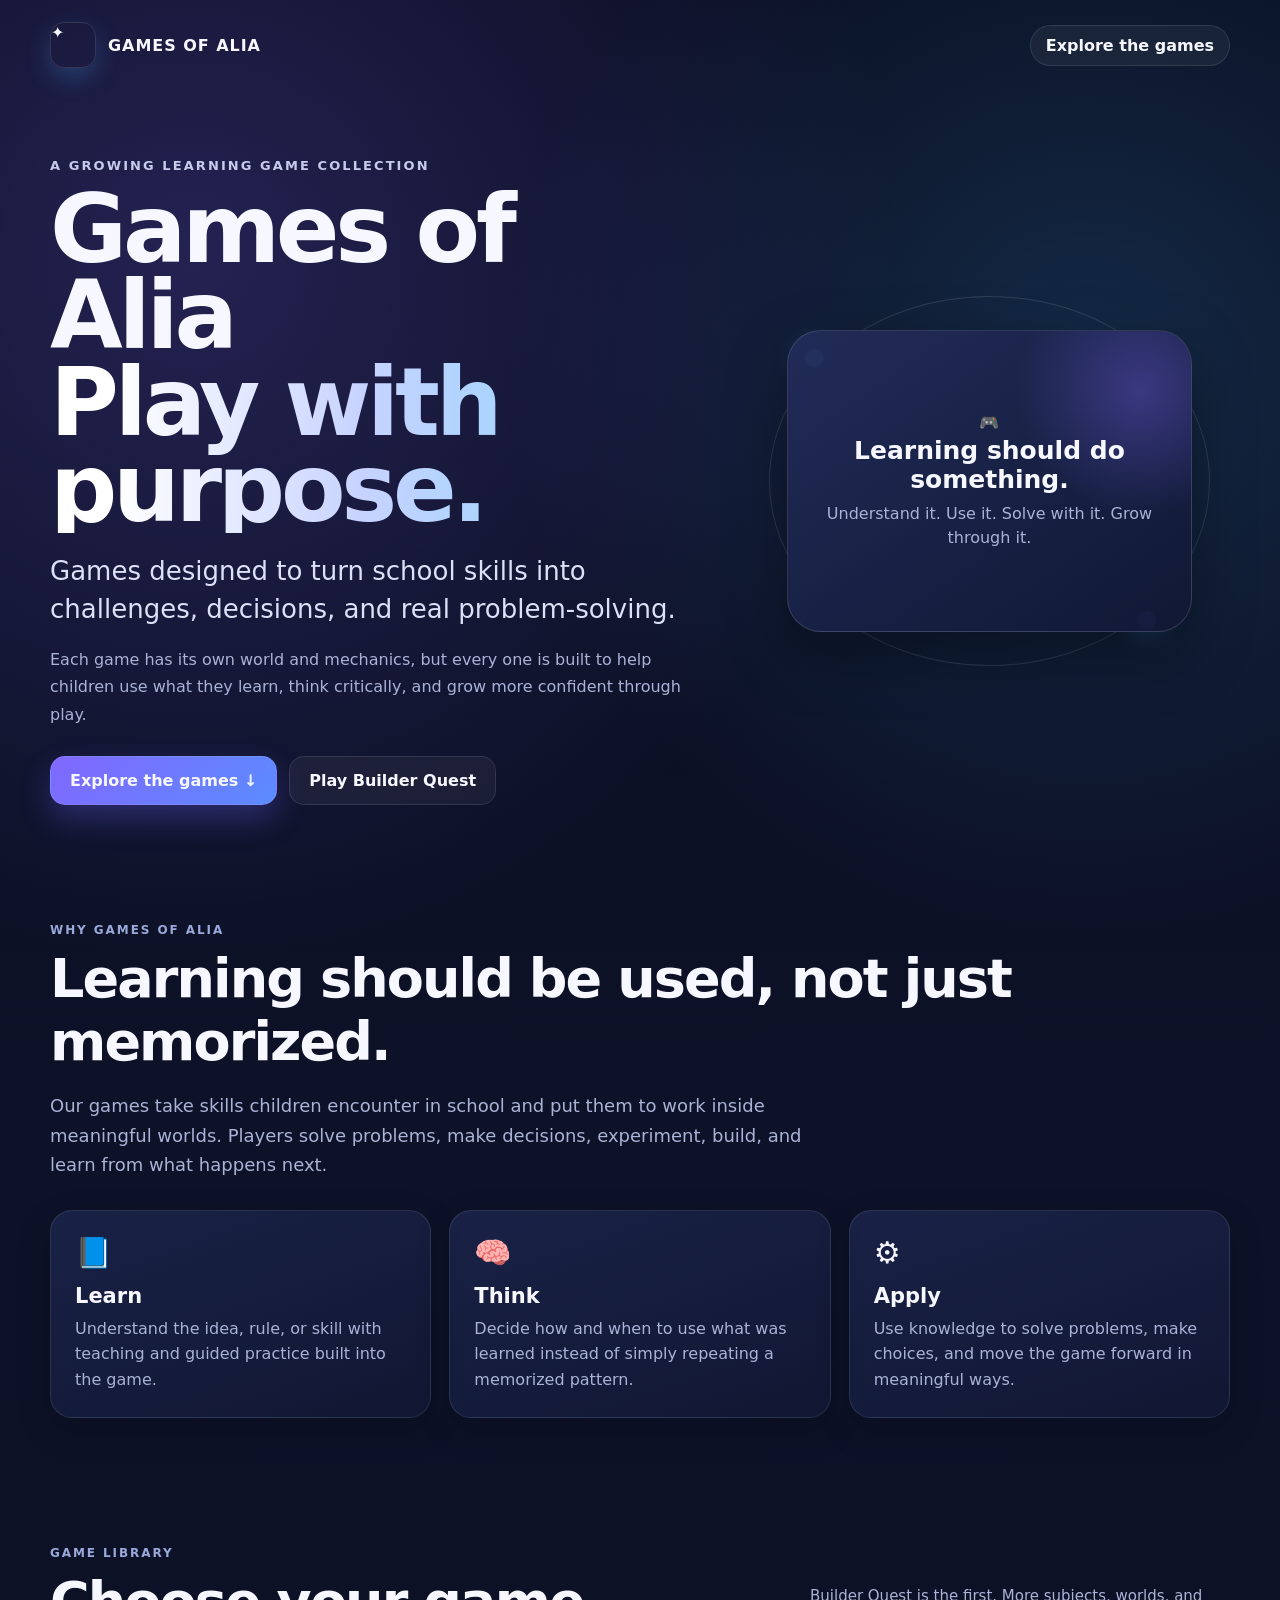
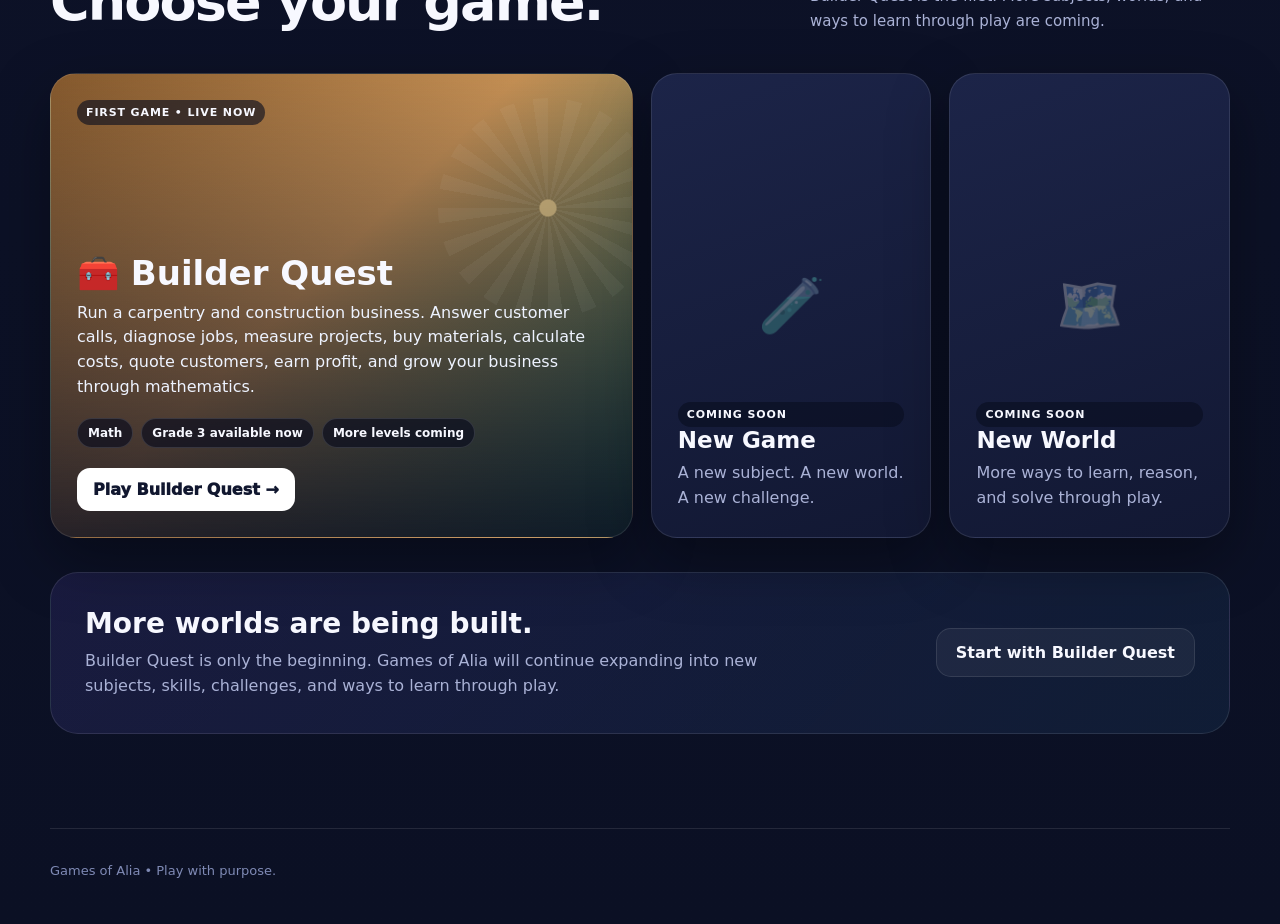
==== index.html @ 9cf33766 "Restore iOS Home Screen install baseline" ====
<!doctype html>
<html lang="en">
<head>
<meta charset="utf-8">
<meta name="viewport" content="width=device-width,initial-scale=1">
<meta name="description" content="Games of Alia is a growing collection of games designed to turn learning into challenges, decisions, and meaningful play.">
<meta name="theme-color" content="#090d1f">
<title>Games of Alia — Play with purpose</title>
<link rel="stylesheet" href="home.css">
</head>
<body>
<header class="shell nav">
  <a class="brand" href="./" aria-label="Games of Alia home"><span class="brand-mark">✦</span><span>Games of Alia</span></a>
  <a class="cta" href="#games">Explore the games</a>
</header>

<main>
  <section class="shell hero">
    <div>
      <div class="eyebrow">A growing learning game collection</div>
      <h1>Games of Alia <span>Play with purpose.</span></h1>
      <p class="lead">Games designed to turn school skills into challenges, decisions, and real problem-solving.</p>
      <p class="sublead">Each game has its own world and mechanics, but every one is built to help children use what they learn, think critically, and grow more confident through play.</p>
      <div class="actions">
        <a class="btn primary" href="#games">Explore the games ↓</a>
        <a class="btn secondary" href="builder-quest/">Play Builder Quest</a>
      </div>
    </div>
    <div class="hero-art" aria-hidden="true">
      <div class="orbit"></div>
      <div class="logo-card">
        <div>
          <div class="big">🎮</div>
          <strong>Learning should do something.</strong>
          <p>Understand it. Use it. Solve with it. Grow through it.</p>
        </div>
      </div>
    </div>
  </section>

  <section class="shell section">
    <div class="section-label">Why Games of Alia</div>
    <h2>Learning should be used, not just memorized.</h2>
    <p class="section-copy">Our games take skills children encounter in school and put them to work inside meaningful worlds. Players solve problems, make decisions, experiment, build, and learn from what happens next.</p>
    <div class="pillars">
      <article class="pillar"><div class="icon">📘</div><h3>Learn</h3><p>Understand the idea, rule, or skill with teaching and guided practice built into the game.</p></article>
      <article class="pillar"><div class="icon">🧠</div><h3>Think</h3><p>Decide how and when to use what was learned instead of simply repeating a memorized pattern.</p></article>
      <article class="pillar"><div class="icon">⚙️</div><h3>Apply</h3><p>Use knowledge to solve problems, make choices, and move the game forward in meaningful ways.</p></article>
    </div>
  </section>

  <section class="shell section" id="games">
    <div class="library-head">
      <div>
        <div class="section-label">Game library</div>
        <h2>Choose your game.</h2>
      </div>
      <p class="section-copy" style="font-size:15px;max-width:420px">Builder Quest is the first. More subjects, worlds, and ways to learn through play are coming.</p>
    </div>

    <div class="game-grid">
      <article class="game-card builder">
        <span class="tag">First game • Live now</span>
        <h3>🧰 Builder Quest</h3>
        <p>Run a carpentry and construction business. Answer customer calls, diagnose jobs, measure projects, buy materials, calculate costs, quote customers, earn profit, and grow your business through mathematics.</p>
        <div class="game-meta"><span class="chip">Math</span><span class="chip">Grade 3 available now</span><span class="chip">More levels coming</span></div>
        <a class="play" href="builder-quest/">Play Builder Quest →</a>
      </article>

      <article class="game-card coming">
        <span class="tag">Coming soon</span><div class="ghost">🧪</div><h3>New Game</h3><p>A new subject. A new world. A new challenge.</p>
      </article>
      <article class="game-card coming">
        <span class="tag">Coming soon</span><div class="ghost">🗺️</div><h3>New World</h3><p>More ways to learn, reason, and solve through play.</p>
      </article>
    </div>

    <div class="more">
      <div><strong>More worlds are being built.</strong><p>Builder Quest is only the beginning. Games of Alia will continue expanding into new subjects, skills, challenges, and ways to learn through play.</p></div>
      <a class="btn secondary" href="builder-quest/">Start with Builder Quest</a>
    </div>
  </section>
</main>

<footer class="shell footer">Games of Alia • Play with purpose.</footer>
</body>
</html>
---- home.css ----
:root{
  --bg:#090d1f;
  --bg2:#11172f;
  --panel:#151c3a;
  --panel2:#1c2448;
  --ink:#f7f8ff;
  --muted:#aab2d6;
  --violet:#8167ff;
  --blue:#46b6ff;
  --gold:#f5c657;
  --green:#4bd3a7;
  --line:rgba(255,255,255,.10);
  --shadow:0 22px 60px rgba(0,0,0,.34);
}
*{box-sizing:border-box}
html{scroll-behavior:smooth}
body{margin:0;font-family:Inter,system-ui,-apple-system,Segoe UI,Roboto,Arial,sans-serif;background:
radial-gradient(circle at 15% 10%,rgba(129,103,255,.22),transparent 28%),
radial-gradient(circle at 85% 14%,rgba(70,182,255,.16),transparent 24%),
linear-gradient(180deg,var(--bg) 0%,#0d1228 45%,#0b1024 100%);color:var(--ink);min-height:100vh}
a{color:inherit;text-decoration:none}
.shell{width:min(1180px,calc(100% - 36px));margin:auto}
.nav{display:flex;align-items:center;justify-content:space-between;padding:22px 0}
.brand{display:flex;align-items:center;gap:12px;font-weight:900;letter-spacing:.06em;text-transform:uppercase}
.brand-mark{width:46px;height:46px;border-radius:14px;display:block;object-fit:cover;box-shadow:0 10px 25px rgba(70,182,255,.22);border:1px solid rgba(255,255,255,.12)}
.nav a.cta{padding:10px 15px;border:1px solid var(--line);border-radius:999px;background:rgba(255,255,255,.05);font-weight:800}
.hero{padding:68px 0 54px;display:grid;grid-template-columns:1.15fr .85fr;gap:48px;align-items:center}
.eyebrow{font-size:13px;letter-spacing:.16em;text-transform:uppercase;color:#c6cbeb;font-weight:900}
h1{font-size:clamp(54px,8vw,94px);line-height:.92;margin:14px 0 20px;letter-spacing:-.045em}
.hero h1 span{display:block;background:linear-gradient(90deg,#fff 10%,#c7d3ff 48%,#7ed6ff 100%);-webkit-background-clip:text;background-clip:text;color:transparent}
.lead{font-size:clamp(19px,2.4vw,26px);line-height:1.45;color:#dce1f7;max-width:730px;margin:0}
.sublead{font-size:16px;line-height:1.7;color:var(--muted);max-width:700px;margin:18px 0 0}
.actions{display:flex;gap:12px;flex-wrap:wrap;margin-top:28px}
.btn{display:inline-flex;align-items:center;justify-content:center;gap:8px;padding:14px 19px;border-radius:15px;font-weight:900;border:1px solid var(--line)}
.btn.primary{background:linear-gradient(135deg,var(--violet),#5b8cff);box-shadow:0 14px 30px rgba(105,102,255,.28)}
.btn.secondary{background:rgba(255,255,255,.05)}
.hero-art{position:relative;min-height:410px}
.orbit{position:absolute;inset:20px;border-radius:50%;border:1px solid rgba(255,255,255,.12);animation:spin 18s linear infinite}
.orbit:before,.orbit:after{content:"";position:absolute;width:18px;height:18px;border-radius:50%;background:var(--blue);box-shadow:0 0 30px rgba(70,182,255,.8)}
.orbit:before{top:14%;left:8%}.orbit:after{bottom:10%;right:12%;background:var(--violet)}
.logo-card{position:absolute;inset:54px 38px;background:linear-gradient(145deg,rgba(34,44,89,.96),rgba(17,24,52,.96));border:1px solid rgba(255,255,255,.13);border-radius:34px;box-shadow:var(--shadow);display:grid;place-items:center;text-align:center;padding:24px;overflow:hidden}
.logo-card:after{content:"";position:absolute;width:260px;height:260px;border-radius:50%;background:radial-gradient(circle,rgba(129,103,255,.32),transparent 68%);right:-80px;top:-70px}
.logo-card>div{position:relative;z-index:1}
.hero-brand-icon{width:min(180px,48vw);aspect-ratio:1;border-radius:28px;display:block;margin:0 auto 14px;object-fit:cover;border:1px solid rgba(255,255,255,.14);box-shadow:0 20px 44px rgba(0,0,0,.34),0 0 36px rgba(129,103,255,.18)}
.logo-card strong{font-size:25px;display:block;margin-top:4px}
.logo-card p{color:var(--muted);margin:8px 0 0;line-height:1.5}
@keyframes spin{to{transform:rotate(360deg)}}
.section{padding:64px 0}
.section-label{font-size:12px;text-transform:uppercase;letter-spacing:.16em;color:#9aa8da;font-weight:900;margin-bottom:10px}
h2{font-size:clamp(34px,5vw,54px);letter-spacing:-.035em;margin:0 0 16px}
.section-copy{color:var(--muted);font-size:18px;line-height:1.65;max-width:760px}
.pillars{display:grid;grid-template-columns:repeat(3,1fr);gap:18px;margin-top:30px}
.pillar{background:linear-gradient(160deg,rgba(26,35,73,.92),rgba(18,24,51,.92));border:1px solid var(--line);border-radius:22px;padding:24px;box-shadow:0 12px 34px rgba(0,0,0,.18)}
.pillar .icon{font-size:30px}.pillar h3{font-size:21px;margin:14px 0 8px}.pillar p{color:var(--muted);line-height:1.6;margin:0}
.library-head{display:flex;align-items:end;justify-content:space-between;gap:20px;margin-bottom:24px}
.game-grid{display:grid;grid-template-columns:1.35fr .65fr .65fr;gap:18px}
.game-card{position:relative;min-height:330px;border:1px solid var(--line);border-radius:26px;overflow:hidden;padding:26px;background:var(--panel);box-shadow:var(--shadow)}
.game-card.builder{background:
linear-gradient(180deg,rgba(9,13,31,.08),rgba(9,13,31,.86)),
linear-gradient(135deg,#8f5f2e,#d49a58 45%,#2f755f 100%)}
.game-card.builder:before{content:"";position:absolute;right:-26px;top:24px;width:220px;height:220px;border-radius:50%;background:radial-gradient(circle,#f6d89b 0 5%,transparent 6%),repeating-conic-gradient(from 10deg,rgba(255,255,255,.10) 0 8deg,transparent 8deg 18deg);opacity:.46}
.game-card .tag{display:inline-flex;padding:6px 9px;border-radius:999px;background:rgba(9,13,31,.62);font-size:11px;letter-spacing:.08em;font-weight:900;text-transform:uppercase;position:relative;z-index:1}
.game-card h3{font-size:34px;margin:128px 0 8px;position:relative;z-index:1}
.game-card p{color:#eef3ff;line-height:1.55;margin:0 0 18px;position:relative;z-index:1;max-width:580px}
.game-meta{display:flex;gap:8px;flex-wrap:wrap;margin-bottom:20px;position:relative;z-index:1}.chip{background:rgba(8,12,29,.66);border:1px solid rgba(255,255,255,.13);border-radius:999px;padding:7px 10px;font-size:12px;font-weight:800}
.play{display:inline-flex;padding:12px 16px;border-radius:13px;background:#fff;color:#11172f;font-weight:950;position:relative;z-index:1}
.coming{background:linear-gradient(160deg,var(--panel2),#121833);display:flex;flex-direction:column;justify-content:flex-end}
.coming .ghost{position:absolute;inset:24px;display:grid;place-items:center;font-size:54px;opacity:.36;filter:grayscale(.5)}
.coming h3{margin:0 0 8px;font-size:23px}.coming p{color:var(--muted);margin:0}
.more{margin-top:34px;padding:34px;border:1px solid var(--line);border-radius:28px;background:linear-gradient(135deg,rgba(129,103,255,.12),rgba(70,182,255,.08));display:flex;justify-content:space-between;gap:28px;align-items:center}.more p{color:var(--muted);line-height:1.6;max-width:720px;margin:0}.more strong{font-size:28px;display:block;margin-bottom:8px}
.footer{padding:34px 0 46px;color:#7f8ab5;font-size:13px;border-top:1px solid var(--line);margin-top:30px}
@media(max-width:920px){.hero{grid-template-columns:1fr}.hero-art{min-height:360px}.game-grid{grid-template-columns:1fr 1fr}.game-card.builder{grid-column:1/-1}.pillars{grid-template-columns:1fr}.more{align-items:flex-start;flex-direction:column}}
@media(max-width:620px){.shell{width:min(100% - 24px,1180px)}.nav .cta{display:none}.brand{font-size:13px}.brand-mark{width:42px;height:42px}.hero{padding-top:40px}.hero-art{min-height:330px}.logo-card{inset:42px 14px}.hero-brand-icon{width:160px}.game-grid{grid-template-columns:1fr}.game-card.builder{grid-column:auto}.game-card{min-height:300px}.library-head{align-items:flex-start;flex-direction:column}}
@media(prefers-reduced-motion:reduce){html{scroll-behavior:auto}.orbit{animation:none}}
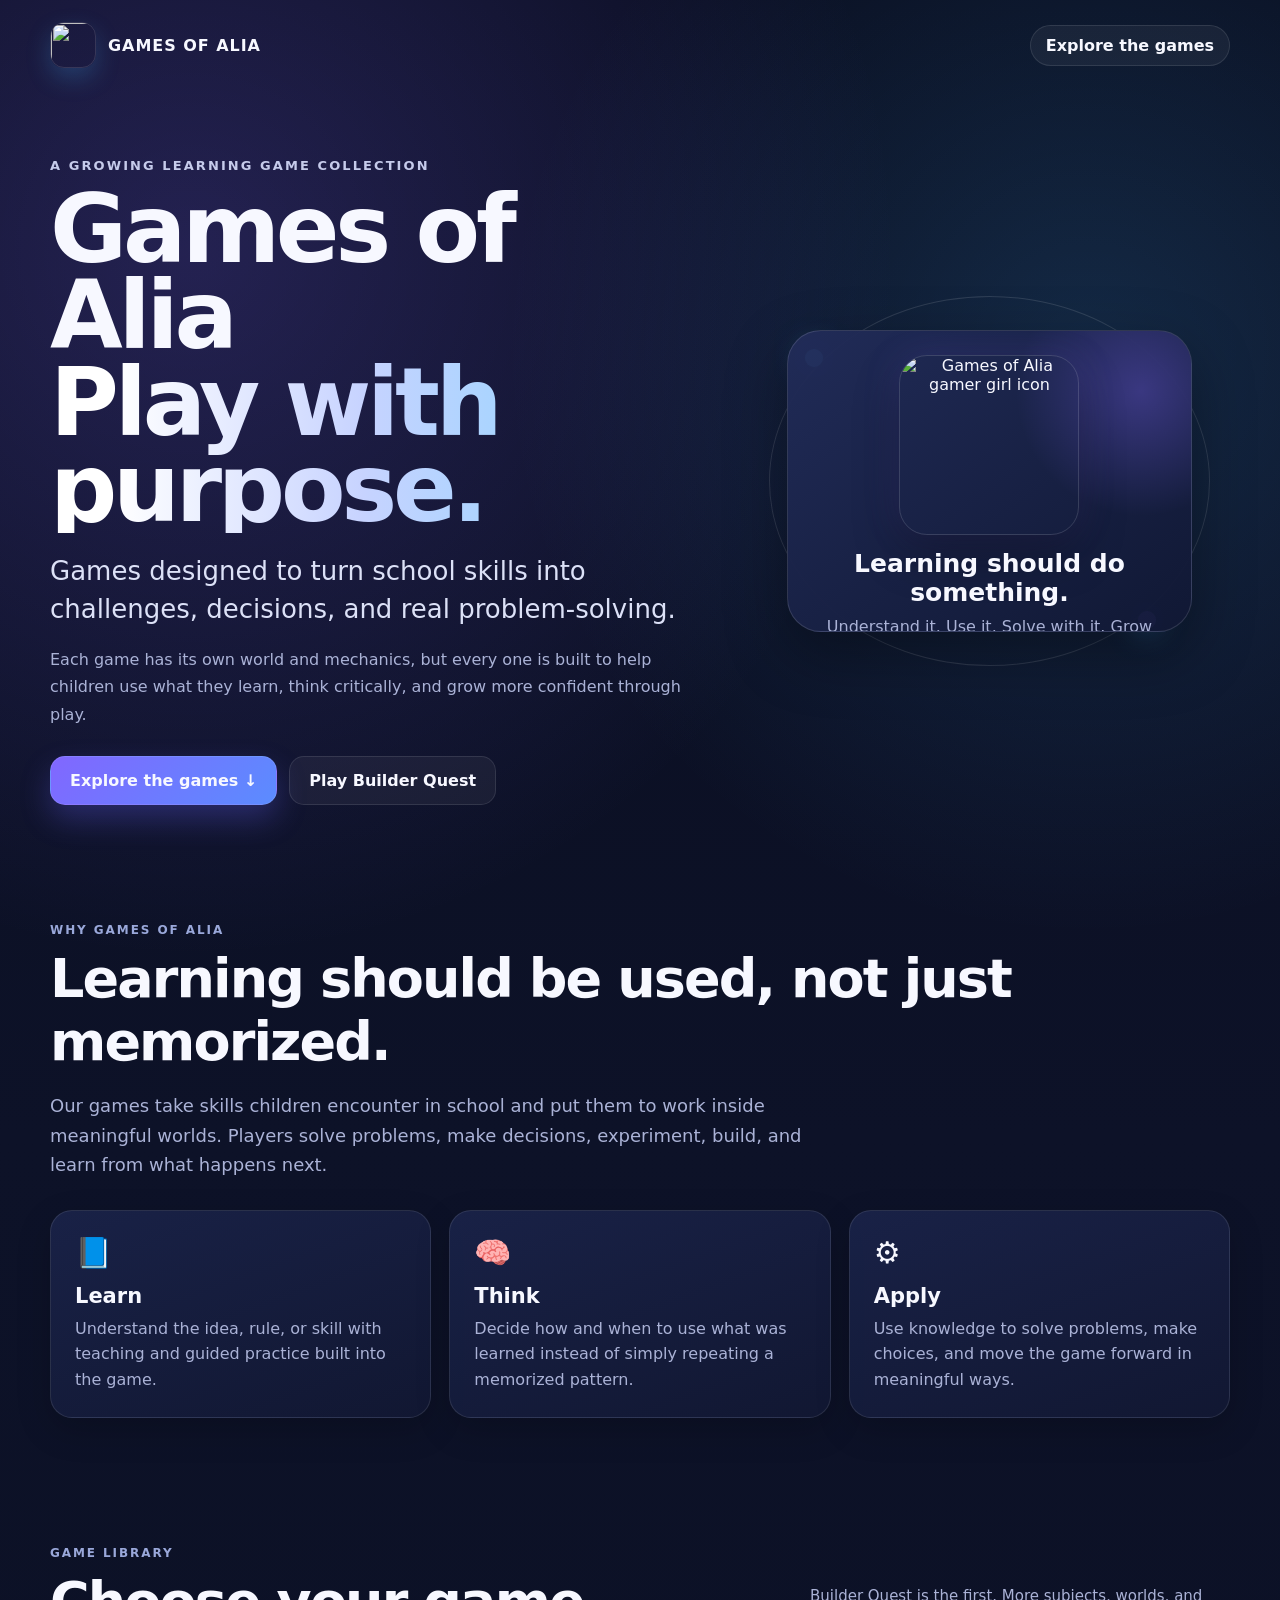
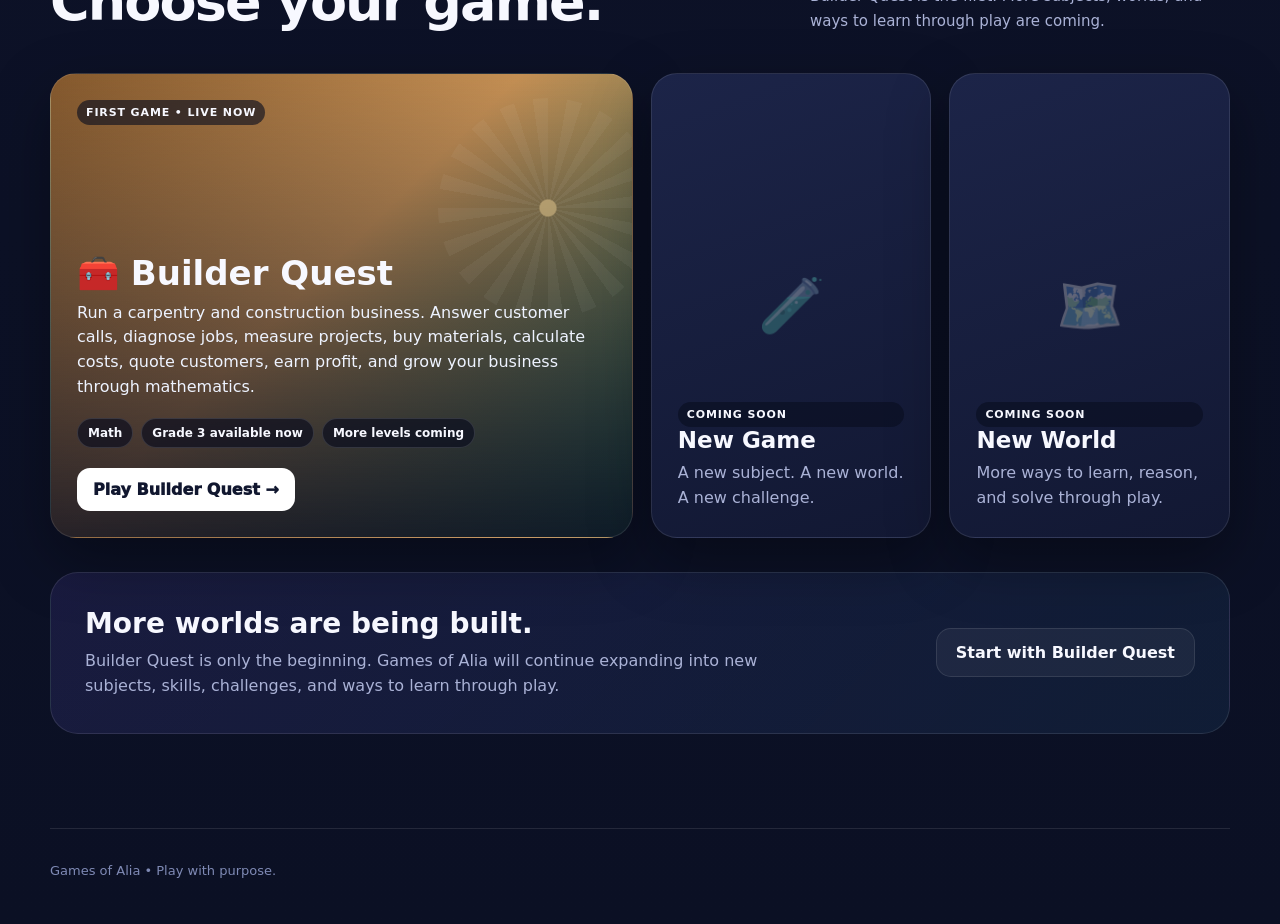
==== commit 6028093d: "Enable cross-platform install metadata" ====
--- a/index.html
+++ b/index.html
@@ -5,12 +5,18 @@
 <meta name="viewport" content="width=device-width,initial-scale=1">
 <meta name="description" content="Games of Alia is a growing collection of games designed to turn learning into challenges, decisions, and meaningful play.">
 <meta name="theme-color" content="#090d1f">
+<meta name="apple-mobile-web-app-capable" content="yes">
+<meta name="apple-mobile-web-app-status-bar-style" content="black-translucent">
+<meta name="apple-mobile-web-app-title" content="Games of Alia">
 <title>Games of Alia — Play with purpose</title>
+<link rel="icon" type="image/png" href="/games_of_Alia/icons/games-of-alia-180.png">
+<link rel="apple-touch-icon" sizes="180x180" href="/games_of_Alia/icons/games-of-alia-180.png">
+<link rel="manifest" href="/games_of_Alia/site.webmanifest">
 <link rel="stylesheet" href="home.css">
 </head>
 <body>
 <header class="shell nav">
-  <a class="brand" href="./" aria-label="Games of Alia home"><span class="brand-mark">✦</span><span>Games of Alia</span></a>
+  <a class="brand" href="./" aria-label="Games of Alia home"><img class="brand-mark" src="/games_of_Alia/icons/games-of-alia-180.png" alt=""><span>Games of Alia</span></a>
   <a class="cta" href="#games">Explore the games</a>
 </header>
 
@@ -26,11 +32,11 @@
         <a class="btn secondary" href="builder-quest/">Play Builder Quest</a>
       </div>
     </div>
-    <div class="hero-art" aria-hidden="true">
-      <div class="orbit"></div>
+    <div class="hero-art">
+      <div class="orbit" aria-hidden="true"></div>
       <div class="logo-card">
         <div>
-          <div class="big">🎮</div>
+          <img class="hero-brand-icon" src="/games_of_Alia/icons/games-of-alia-180.png" alt="Games of Alia gamer girl icon">
           <strong>Learning should do something.</strong>
           <p>Understand it. Use it. Solve with it. Grow through it.</p>
         </div>
@@ -83,5 +89,10 @@
 </main>
 
 <footer class="shell footer">Games of Alia • Play with purpose.</footer>
+<script>
+if ('serviceWorker' in navigator) {
+  window.addEventListener('load', () => navigator.serviceWorker.register('/games_of_Alia/service-worker.js', {scope:'/games_of_Alia/'}));
+}
+</script>
 </body>
 </html>
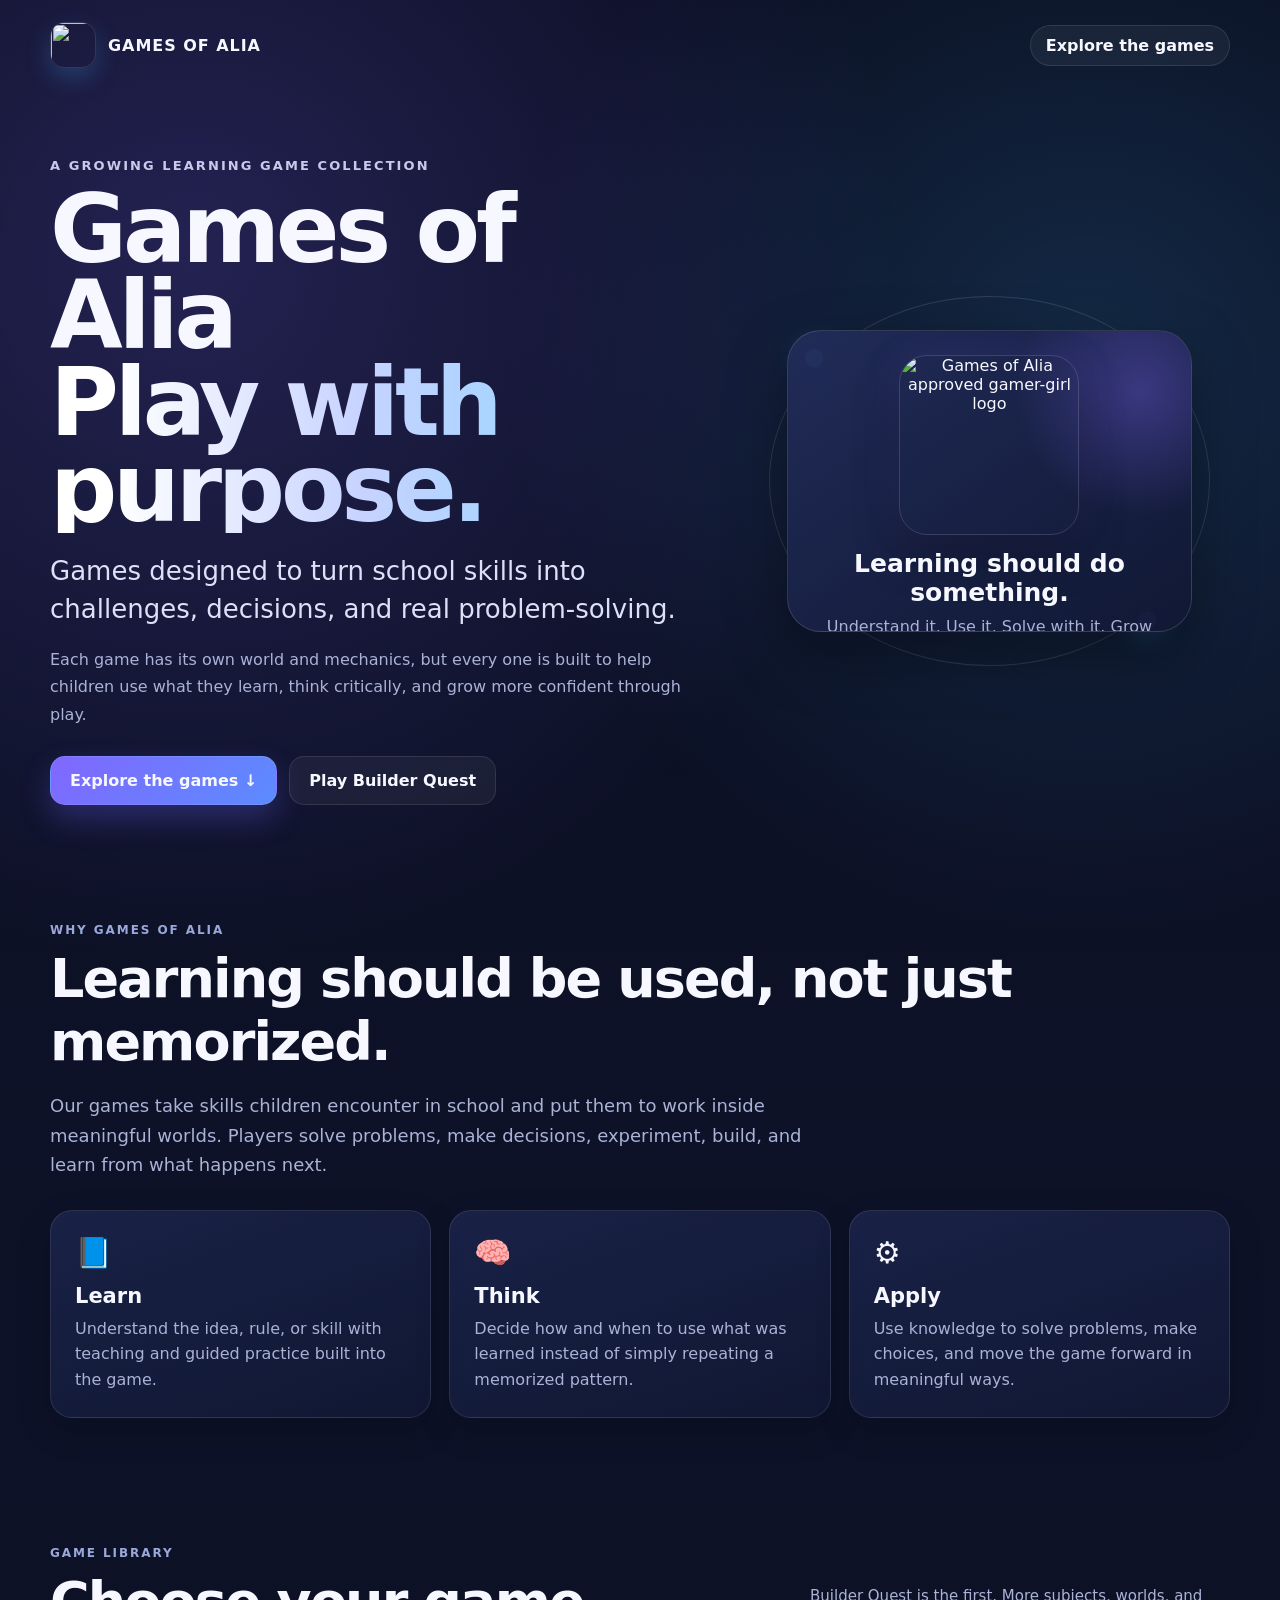
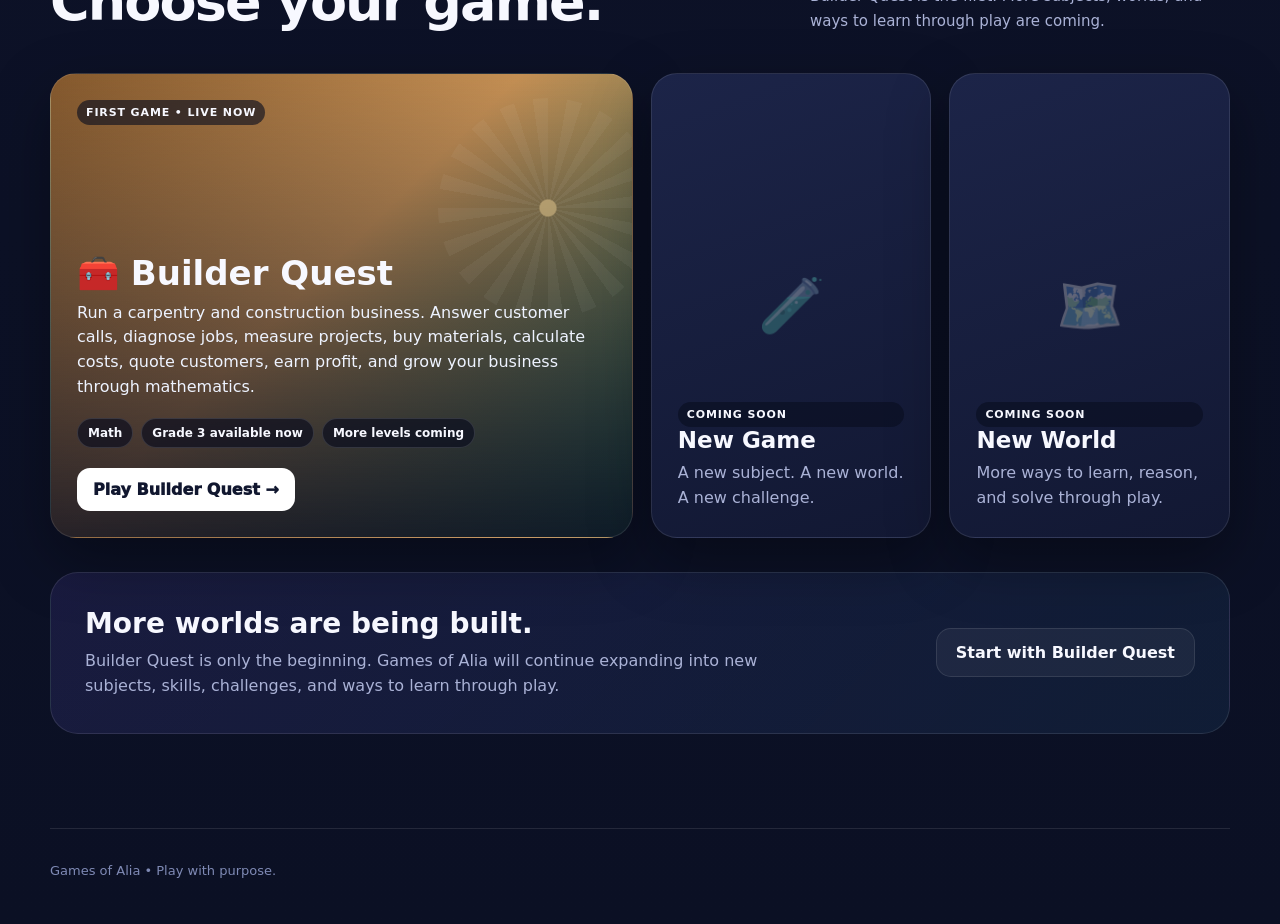
==== commit 738f63d7: "Use exact approved Games of Alia artwork" ====
--- a/index.html
+++ b/index.html
@@ -9,14 +9,14 @@
 <meta name="apple-mobile-web-app-status-bar-style" content="black-translucent">
 <meta name="apple-mobile-web-app-title" content="Games of Alia">
 <title>Games of Alia — Play with purpose</title>
-<link rel="icon" type="image/png" href="/games_of_Alia/icons/games-of-alia-180.png">
-<link rel="apple-touch-icon" sizes="180x180" href="/games_of_Alia/icons/games-of-alia-180.png">
-<link rel="manifest" href="/games_of_Alia/site.webmanifest">
+<link rel="icon" type="image/png" href="/games_of_Alia/icons/games-of-alia-180.png?v=approved1">
+<link rel="apple-touch-icon" sizes="180x180" href="/games_of_Alia/icons/games-of-alia-180.png?v=approved1">
+<link rel="manifest" href="/games_of_Alia/site.webmanifest?v=approved1">
 <link rel="stylesheet" href="home.css">
 </head>
 <body>
 <header class="shell nav">
-  <a class="brand" href="./" aria-label="Games of Alia home"><img class="brand-mark" src="/games_of_Alia/icons/games-of-alia-180.png" alt=""><span>Games of Alia</span></a>
+  <a class="brand" href="./" aria-label="Games of Alia home"><img class="brand-mark" src="/games_of_Alia/icons/games-of-alia-180.png?v=approved1" alt=""><span>Games of Alia</span></a>
   <a class="cta" href="#games">Explore the games</a>
 </header>
 
@@ -36,7 +36,7 @@
       <div class="orbit" aria-hidden="true"></div>
       <div class="logo-card">
         <div>
-          <img class="hero-brand-icon" src="/games_of_Alia/icons/games-of-alia-180.png" alt="Games of Alia gamer girl icon">
+          <img class="hero-brand-icon" src="/games_of_Alia/icons/games-of-alia-180.png?v=approved1" alt="Games of Alia approved gamer-girl logo">
           <strong>Learning should do something.</strong>
           <p>Understand it. Use it. Solve with it. Grow through it.</p>
         </div>
@@ -91,7 +91,7 @@
 <footer class="shell footer">Games of Alia • Play with purpose.</footer>
 <script>
 if ('serviceWorker' in navigator) {
-  window.addEventListener('load', () => navigator.serviceWorker.register('/games_of_Alia/service-worker.js', {scope:'/games_of_Alia/'}));
+  window.addEventListener('load', () => navigator.serviceWorker.register('/games_of_Alia/service-worker.js?v=approved1', {scope:'/games_of_Alia/'}));
 }
 </script>
 </body>
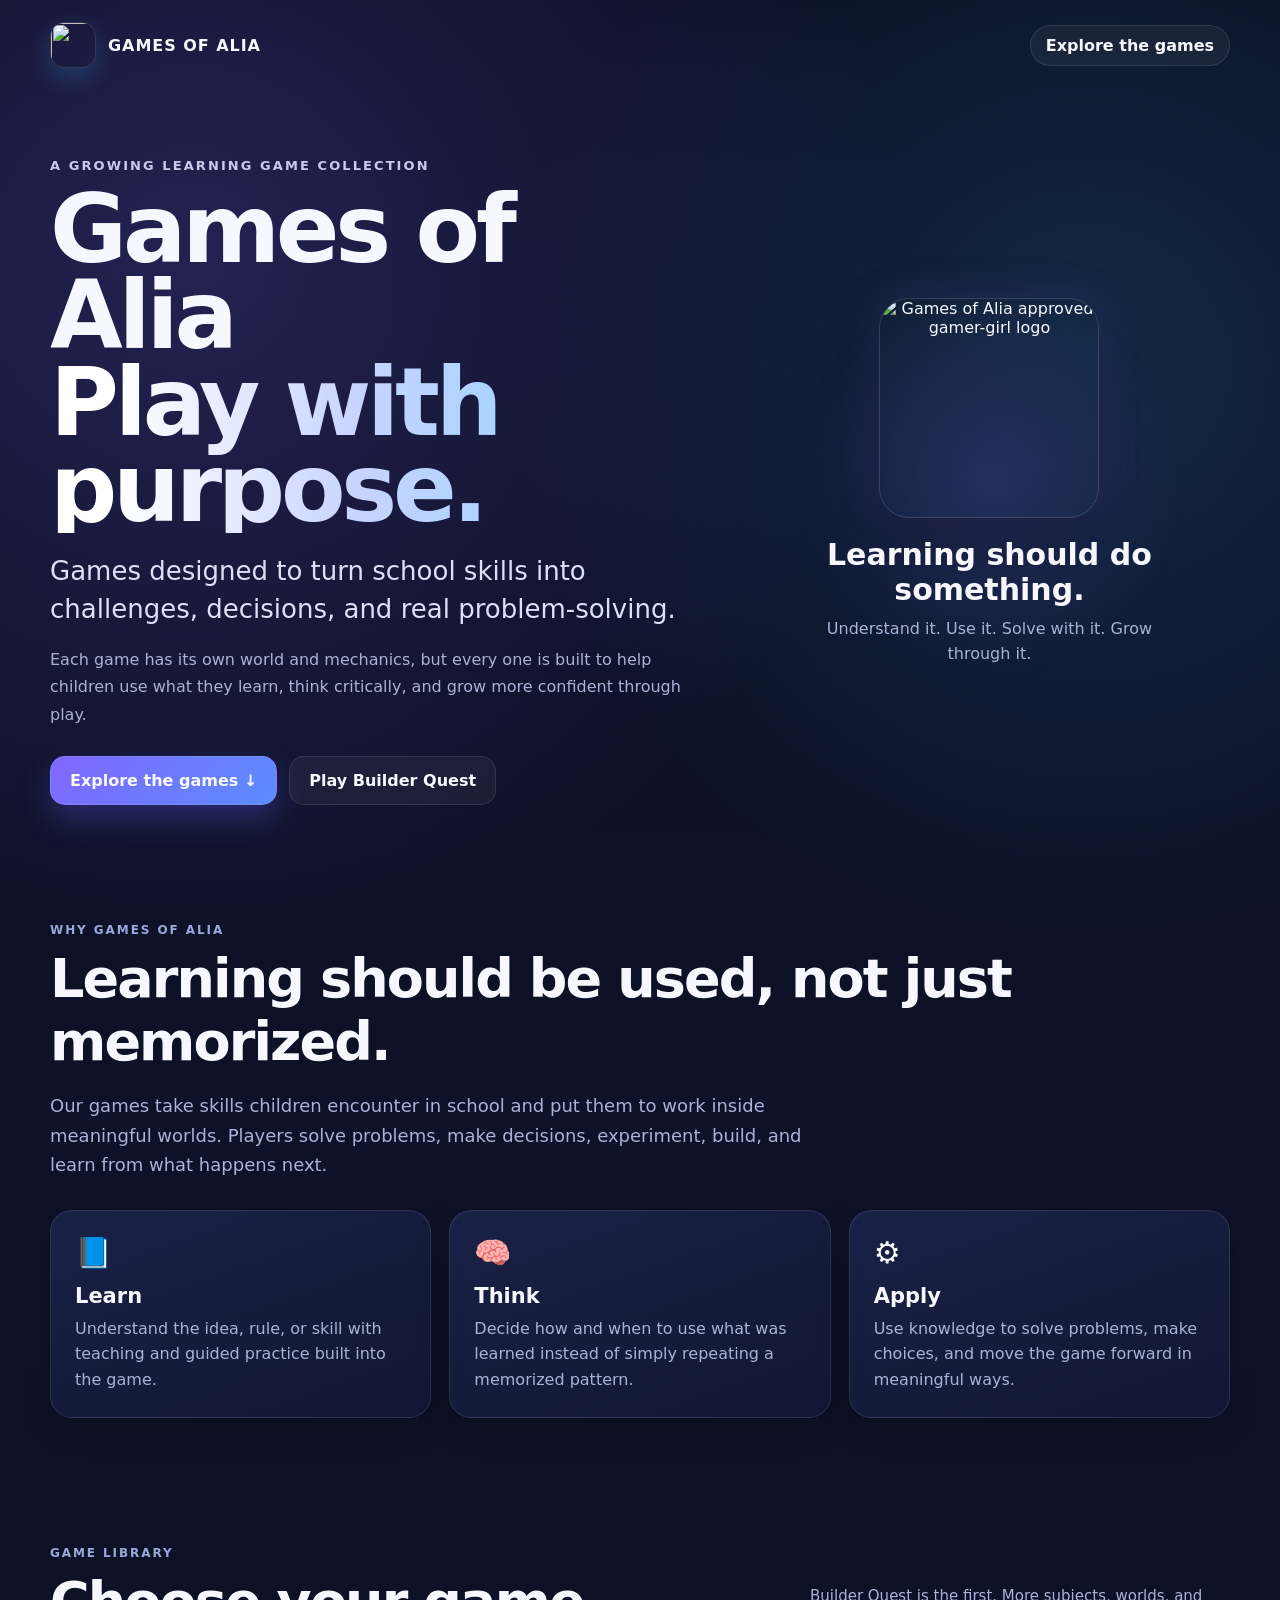
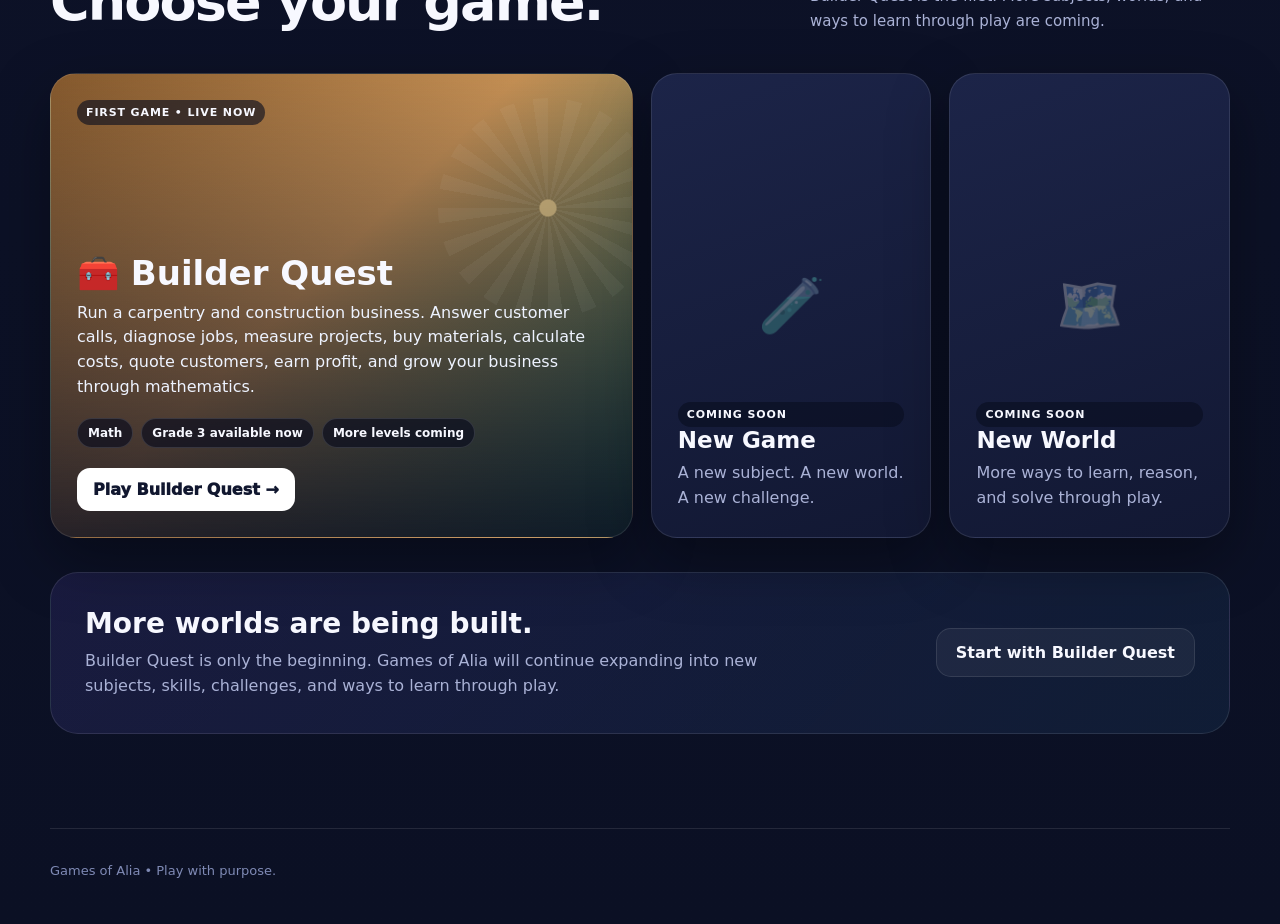
==== commit 2d915276: "Force-refresh corrected homepage layout" ====
--- a/index.html
+++ b/index.html
@@ -9,14 +9,14 @@
 <meta name="apple-mobile-web-app-status-bar-style" content="black-translucent">
 <meta name="apple-mobile-web-app-title" content="Games of Alia">
 <title>Games of Alia — Play with purpose</title>
-<link rel="icon" type="image/png" href="/games_of_Alia/icons/games-of-alia-180.png?v=approved1">
-<link rel="apple-touch-icon" sizes="180x180" href="/games_of_Alia/icons/games-of-alia-180.png?v=approved1">
-<link rel="manifest" href="/games_of_Alia/site.webmanifest?v=approved1">
-<link rel="stylesheet" href="home.css">
+<link rel="icon" type="image/png" href="/games_of_Alia/icons/games-of-alia-180.png?v=approved2">
+<link rel="apple-touch-icon" sizes="180x180" href="/games_of_Alia/icons/games-of-alia-180.png?v=approved2">
+<link rel="manifest" href="/games_of_Alia/site.webmanifest?v=approved2">
+<link rel="stylesheet" href="home.css?v=layout1">
 </head>
 <body>
 <header class="shell nav">
-  <a class="brand" href="./" aria-label="Games of Alia home"><img class="brand-mark" src="/games_of_Alia/icons/games-of-alia-180.png?v=approved1" alt=""><span>Games of Alia</span></a>
+  <a class="brand" href="./" aria-label="Games of Alia home"><img class="brand-mark" src="/games_of_Alia/icons/games-of-alia-180.png?v=approved2" alt=""><span>Games of Alia</span></a>
   <a class="cta" href="#games">Explore the games</a>
 </header>
 
@@ -33,10 +33,9 @@
       </div>
     </div>
     <div class="hero-art">
-      <div class="orbit" aria-hidden="true"></div>
       <div class="logo-card">
         <div>
-          <img class="hero-brand-icon" src="/games_of_Alia/icons/games-of-alia-180.png?v=approved1" alt="Games of Alia approved gamer-girl logo">
+          <img class="hero-brand-icon" src="/games_of_Alia/icons/games-of-alia-180.png?v=approved2" alt="Games of Alia approved gamer-girl logo">
           <strong>Learning should do something.</strong>
           <p>Understand it. Use it. Solve with it. Grow through it.</p>
         </div>
@@ -91,7 +90,7 @@
 <footer class="shell footer">Games of Alia • Play with purpose.</footer>
 <script>
 if ('serviceWorker' in navigator) {
-  window.addEventListener('load', () => navigator.serviceWorker.register('/games_of_Alia/service-worker.js?v=approved1', {scope:'/games_of_Alia/'}));
+  window.addEventListener('load', () => navigator.serviceWorker.register('/games_of_Alia/service-worker.js?v=layout1', {scope:'/games_of_Alia/'}));
 }
 </script>
 </body>
--- a/home.css
+++ b/home.css
@@ -34,17 +34,15 @@
 .btn{display:inline-flex;align-items:center;justify-content:center;gap:8px;padding:14px 19px;border-radius:15px;font-weight:900;border:1px solid var(--line)}
 .btn.primary{background:linear-gradient(135deg,var(--violet),#5b8cff);box-shadow:0 14px 30px rgba(105,102,255,.28)}
 .btn.secondary{background:rgba(255,255,255,.05)}
-.hero-art{position:relative;min-height:410px}
-.orbit{position:absolute;inset:20px;border-radius:50%;border:1px solid rgba(255,255,255,.12);animation:spin 18s linear infinite}
-.orbit:before,.orbit:after{content:"";position:absolute;width:18px;height:18px;border-radius:50%;background:var(--blue);box-shadow:0 0 30px rgba(70,182,255,.8)}
-.orbit:before{top:14%;left:8%}.orbit:after{bottom:10%;right:12%;background:var(--violet)}
-.logo-card{position:absolute;inset:54px 38px;background:linear-gradient(145deg,rgba(34,44,89,.96),rgba(17,24,52,.96));border:1px solid rgba(255,255,255,.13);border-radius:34px;box-shadow:var(--shadow);display:grid;place-items:center;text-align:center;padding:24px;overflow:hidden}
-.logo-card:after{content:"";position:absolute;width:260px;height:260px;border-radius:50%;background:radial-gradient(circle,rgba(129,103,255,.32),transparent 68%);right:-80px;top:-70px}
+.hero-art{position:relative;display:grid;place-items:center;min-height:0;padding:28px 0;isolation:isolate}
+.hero-art:before{content:"";position:absolute;inset:4% 0;background:radial-gradient(circle at center,rgba(129,103,255,.18),transparent 62%);filter:blur(8px);z-index:-1;pointer-events:none}
+.orbit{display:none}
+.logo-card{position:relative;inset:auto;width:min(100%,430px);background:transparent;border:0;border-radius:0;box-shadow:none;display:block;text-align:center;padding:10px 24px 8px;overflow:visible}
+.logo-card:after{display:none}
 .logo-card>div{position:relative;z-index:1}
-.hero-brand-icon{width:min(180px,48vw);aspect-ratio:1;border-radius:28px;display:block;margin:0 auto 14px;object-fit:cover;border:1px solid rgba(255,255,255,.14);box-shadow:0 20px 44px rgba(0,0,0,.34),0 0 36px rgba(129,103,255,.18)}
-.logo-card strong{font-size:25px;display:block;margin-top:4px}
-.logo-card p{color:var(--muted);margin:8px 0 0;line-height:1.5}
-@keyframes spin{to{transform:rotate(360deg)}}
+.hero-brand-icon{width:min(220px,55vw);aspect-ratio:1;border-radius:30px;display:block;margin:0 auto 20px;object-fit:cover;border:1px solid rgba(255,255,255,.14);box-shadow:0 24px 56px rgba(0,0,0,.38),0 0 44px rgba(129,103,255,.18)}
+.logo-card strong{font-size:clamp(24px,2.4vw,30px);line-height:1.15;display:block;max-width:360px;margin:0 auto}
+.logo-card p{color:var(--muted);margin:10px auto 0;line-height:1.55;max-width:360px}
 .section{padding:64px 0}
 .section-label{font-size:12px;text-transform:uppercase;letter-spacing:.16em;color:#9aa8da;font-weight:900;margin-bottom:10px}
 h2{font-size:clamp(34px,5vw,54px);letter-spacing:-.035em;margin:0 0 16px}
@@ -69,6 +67,5 @@
 .coming h3{margin:0 0 8px;font-size:23px}.coming p{color:var(--muted);margin:0}
 .more{margin-top:34px;padding:34px;border:1px solid var(--line);border-radius:28px;background:linear-gradient(135deg,rgba(129,103,255,.12),rgba(70,182,255,.08));display:flex;justify-content:space-between;gap:28px;align-items:center}.more p{color:var(--muted);line-height:1.6;max-width:720px;margin:0}.more strong{font-size:28px;display:block;margin-bottom:8px}
 .footer{padding:34px 0 46px;color:#7f8ab5;font-size:13px;border-top:1px solid var(--line);margin-top:30px}
-@media(max-width:920px){.hero{grid-template-columns:1fr}.hero-art{min-height:360px}.game-grid{grid-template-columns:1fr 1fr}.game-card.builder{grid-column:1/-1}.pillars{grid-template-columns:1fr}.more{align-items:flex-start;flex-direction:column}}
-@media(max-width:620px){.shell{width:min(100% - 24px,1180px)}.nav .cta{display:none}.brand{font-size:13px}.brand-mark{width:42px;height:42px}.hero{padding-top:40px}.hero-art{min-height:330px}.logo-card{inset:42px 14px}.hero-brand-icon{width:160px}.game-grid{grid-template-columns:1fr}.game-card.builder{grid-column:auto}.game-card{min-height:300px}.library-head{align-items:flex-start;flex-direction:column}}
-@media(prefers-reduced-motion:reduce){html{scroll-behavior:auto}.orbit{animation:none}}
+@media(max-width:920px){.hero{grid-template-columns:1fr}.hero-art{padding:14px 0 24px}.game-grid{grid-template-columns:1fr 1fr}.game-card.builder{grid-column:1/-1}.pillars{grid-template-columns:1fr}.more{align-items:flex-start;flex-direction:column}}
+@media(max-width:620px){.shell{width:min(100% - 24px,1180px)}.nav .cta{display:none}.brand{font-size:13px}.brand-mark{width:42px;height:42px}.hero{padding-top:40px}.hero-art{min-height:0;padding:8px 0 18px}.logo-card{width:100%;padding:0 8px}.hero-brand-icon{width:min(210px,64vw);margin-bottom:18px}.logo-card strong{font-size:24px;line-height:1.18}.logo-card p{font-size:15px;line-height:1.5;margin-top:10px}.game-grid{grid-template-columns:1fr}.game-card.builder{grid-column:auto}.game-card{min-height:300px}.library-head{align-items:flex-start;flex-direction:column}}
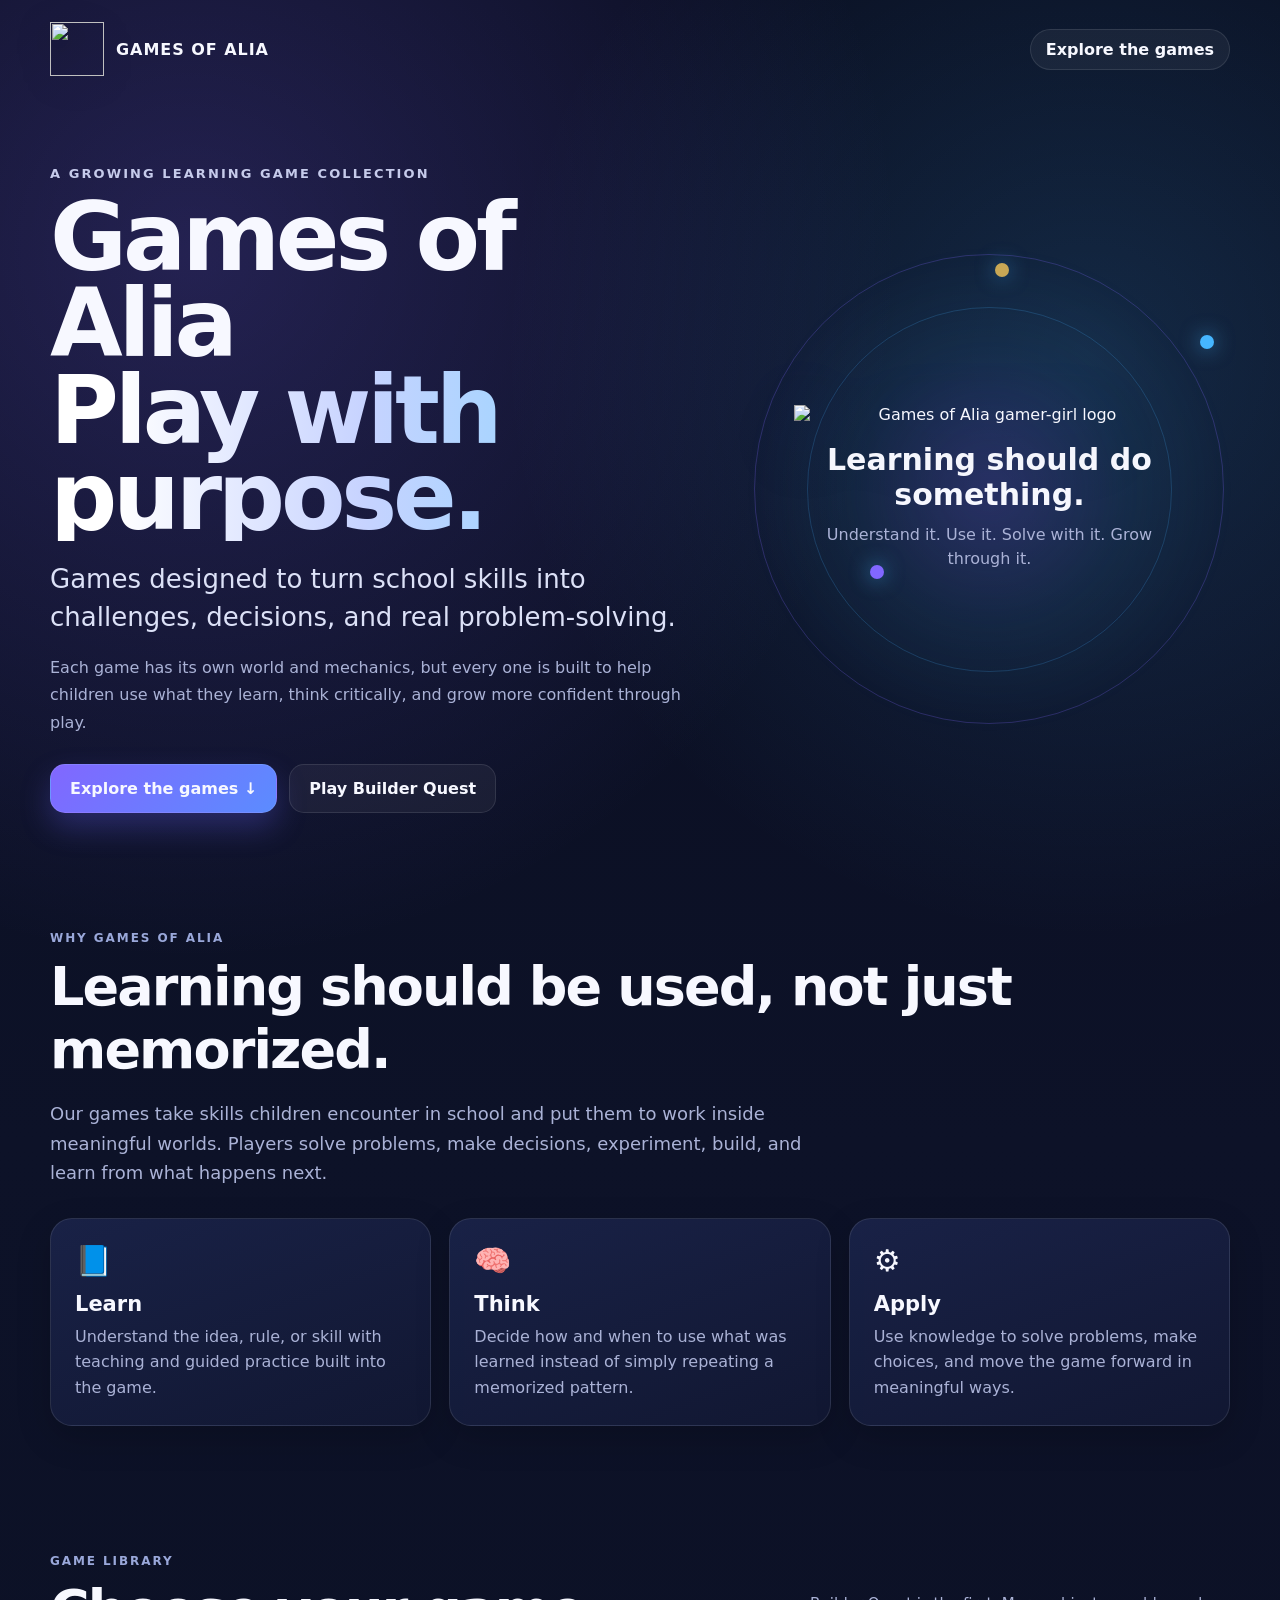
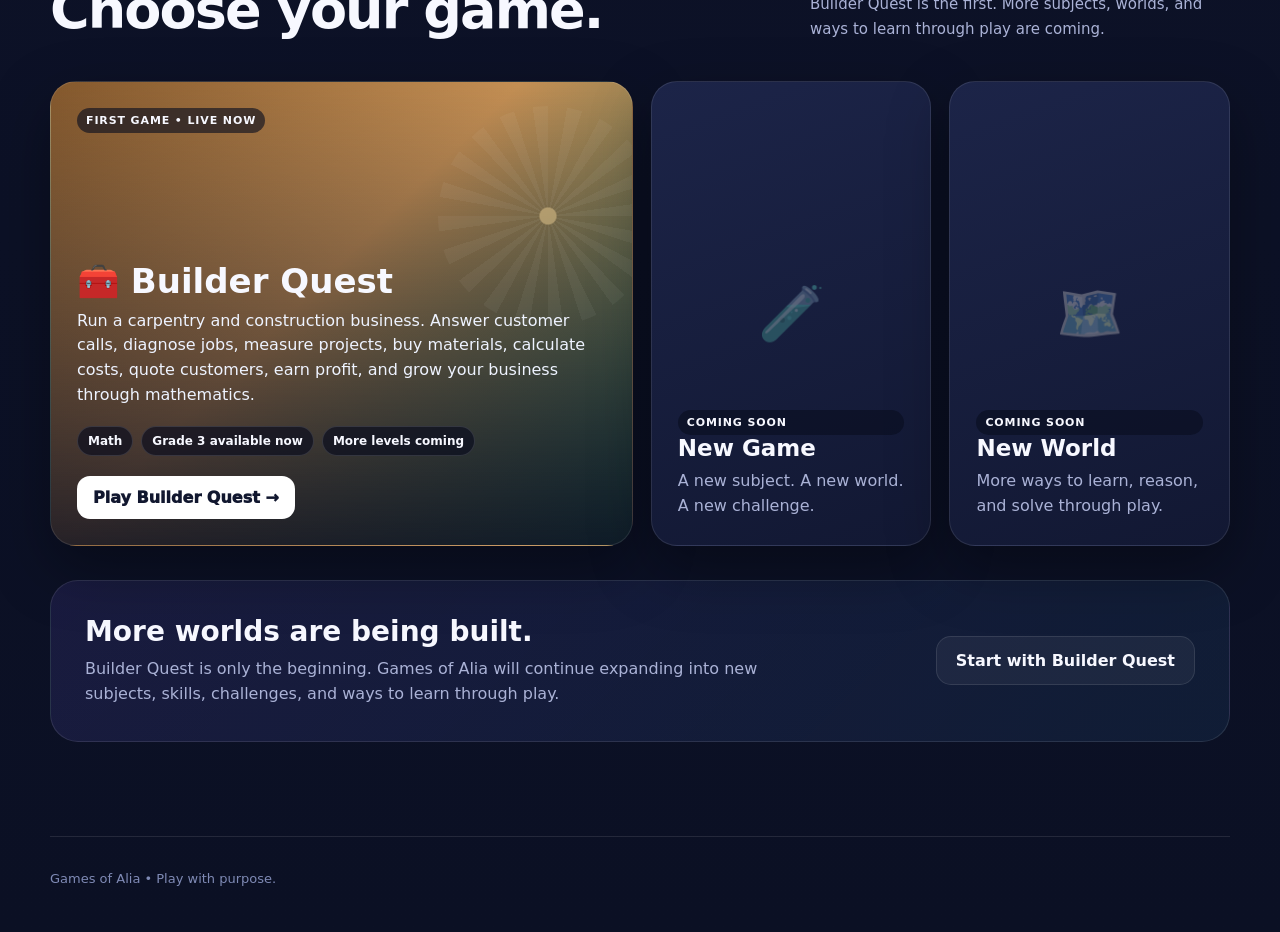
==== commit b1bf056e: "Use the existing transparent logo on the homepage" ====
--- a/index.html
+++ b/index.html
@@ -9,14 +9,14 @@
 <meta name="apple-mobile-web-app-status-bar-style" content="black-translucent">
 <meta name="apple-mobile-web-app-title" content="Games of Alia">
 <title>Games of Alia — Play with purpose</title>
-<link rel="icon" type="image/png" href="/games_of_Alia/icons/games-of-alia-180.png?v=approved2">
-<link rel="apple-touch-icon" sizes="180x180" href="/games_of_Alia/icons/games-of-alia-180.png?v=approved2">
-<link rel="manifest" href="/games_of_Alia/site.webmanifest?v=approved2">
-<link rel="stylesheet" href="home.css?v=layout1">
+<link rel="icon" type="image/png" href="/games_of_Alia/icons/games-of-alia-180.png?v=transparent1">
+<link rel="apple-touch-icon" sizes="180x180" href="/games_of_Alia/icons/games-of-alia-180.png?v=transparent1">
+<link rel="manifest" href="/games_of_Alia/site.webmanifest?v=transparent1">
+<link rel="stylesheet" href="home.css?v=transparent1">
 </head>
 <body>
 <header class="shell nav">
-  <a class="brand" href="./" aria-label="Games of Alia home"><img class="brand-mark" src="/games_of_Alia/icons/games-of-alia-180.png?v=approved2" alt=""><span>Games of Alia</span></a>
+  <a class="brand" href="./" aria-label="Games of Alia home"><img class="brand-mark" src="/games_of_Alia/assets/games-of-alia-logo.png?v=transparent1" alt=""><span>Games of Alia</span></a>
   <a class="cta" href="#games">Explore the games</a>
 </header>
 
@@ -33,9 +33,10 @@
       </div>
     </div>
     <div class="hero-art">
+      <div class="orbit" aria-hidden="true"></div>
       <div class="logo-card">
         <div>
-          <img class="hero-brand-icon" src="/games_of_Alia/icons/games-of-alia-180.png?v=approved2" alt="Games of Alia approved gamer-girl logo">
+          <img class="hero-brand-icon" src="/games_of_Alia/assets/games-of-alia-logo.png?v=transparent1" alt="Games of Alia gamer-girl logo">
           <strong>Learning should do something.</strong>
           <p>Understand it. Use it. Solve with it. Grow through it.</p>
         </div>
@@ -90,7 +91,7 @@
 <footer class="shell footer">Games of Alia • Play with purpose.</footer>
 <script>
 if ('serviceWorker' in navigator) {
-  window.addEventListener('load', () => navigator.serviceWorker.register('/games_of_Alia/service-worker.js?v=layout1', {scope:'/games_of_Alia/'}));
+  window.addEventListener('load', () => navigator.serviceWorker.register('/games_of_Alia/service-worker.js?v=transparent1', {scope:'/games_of_Alia/'}));
 }
 </script>
 </body>
--- a/home.css
+++ b/home.css
@@ -22,7 +22,7 @@
 .shell{width:min(1180px,calc(100% - 36px));margin:auto}
 .nav{display:flex;align-items:center;justify-content:space-between;padding:22px 0}
 .brand{display:flex;align-items:center;gap:12px;font-weight:900;letter-spacing:.06em;text-transform:uppercase}
-.brand-mark{width:46px;height:46px;border-radius:14px;display:block;object-fit:cover;box-shadow:0 10px 25px rgba(70,182,255,.22);border:1px solid rgba(255,255,255,.12)}
+.brand-mark{width:54px;height:54px;display:block;object-fit:contain;border:0;border-radius:0;box-shadow:none;filter:drop-shadow(0 8px 16px rgba(0,0,0,.26))}
 .nav a.cta{padding:10px 15px;border:1px solid var(--line);border-radius:999px;background:rgba(255,255,255,.05);font-weight:800}
 .hero{padding:68px 0 54px;display:grid;grid-template-columns:1.15fr .85fr;gap:48px;align-items:center}
 .eyebrow{font-size:13px;letter-spacing:.16em;text-transform:uppercase;color:#c6cbeb;font-weight:900}
@@ -34,15 +34,18 @@
 .btn{display:inline-flex;align-items:center;justify-content:center;gap:8px;padding:14px 19px;border-radius:15px;font-weight:900;border:1px solid var(--line)}
 .btn.primary{background:linear-gradient(135deg,var(--violet),#5b8cff);box-shadow:0 14px 30px rgba(105,102,255,.28)}
 .btn.secondary{background:rgba(255,255,255,.05)}
-.hero-art{position:relative;display:grid;place-items:center;min-height:0;padding:28px 0;isolation:isolate}
-.hero-art:before{content:"";position:absolute;inset:4% 0;background:radial-gradient(circle at center,rgba(129,103,255,.18),transparent 62%);filter:blur(8px);z-index:-1;pointer-events:none}
-.orbit{display:none}
-.logo-card{position:relative;inset:auto;width:min(100%,430px);background:transparent;border:0;border-radius:0;box-shadow:none;display:block;text-align:center;padding:10px 24px 8px;overflow:visible}
+.hero-art{position:relative;display:grid;place-items:center;min-height:540px;padding:26px 0 30px;isolation:isolate;overflow:visible}
+.hero-art:before{content:"";position:absolute;width:min(520px,100%);aspect-ratio:1;border-radius:50%;background:radial-gradient(circle at center,rgba(129,103,255,.22),rgba(70,182,255,.06) 42%,transparent 70%);filter:blur(12px);z-index:-3;pointer-events:none}
+.orbit{position:absolute;width:min(470px,92vw);aspect-ratio:1;border:1px solid rgba(129,103,255,.26);border-radius:50%;z-index:-2;animation:orbitSpin 18s linear infinite;pointer-events:none}
+.orbit:before{content:"";position:absolute;inset:11%;border:1px solid rgba(70,182,255,.20);border-radius:50%}
+.orbit:after{content:"";position:absolute;width:14px;height:14px;border-radius:50%;background:var(--blue);top:17%;right:2%;box-shadow:-330px 230px 0 var(--violet),-205px -72px 0 rgba(245,198,87,.8);filter:drop-shadow(0 0 10px rgba(70,182,255,.65))}
+@keyframes orbitSpin{to{transform:rotate(360deg)}}
+.logo-card{position:relative;width:min(100%,470px);background:transparent;border:0;border-radius:0;box-shadow:none;display:block;text-align:center;padding:18px 12px 12px;overflow:visible}
 .logo-card:after{display:none}
-.logo-card>div{position:relative;z-index:1}
-.hero-brand-icon{width:min(220px,55vw);aspect-ratio:1;border-radius:30px;display:block;margin:0 auto 20px;object-fit:cover;border:1px solid rgba(255,255,255,.14);box-shadow:0 24px 56px rgba(0,0,0,.38),0 0 44px rgba(129,103,255,.18)}
-.logo-card strong{font-size:clamp(24px,2.4vw,30px);line-height:1.15;display:block;max-width:360px;margin:0 auto}
-.logo-card p{color:var(--muted);margin:10px auto 0;line-height:1.55;max-width:360px}
+.logo-card>div{position:relative;z-index:1;overflow:visible}
+.hero-brand-icon{width:min(390px,82vw);height:auto;aspect-ratio:auto;display:block;margin:0 auto 18px;object-fit:contain;border:0;border-radius:0;box-shadow:none;filter:drop-shadow(0 24px 34px rgba(0,0,0,.38)) drop-shadow(0 0 28px rgba(129,103,255,.22))}
+.logo-card strong{font-size:clamp(24px,2.4vw,30px);line-height:1.18;display:block;max-width:380px;margin:4px auto 0}
+.logo-card p{color:var(--muted);margin:10px auto 0;line-height:1.55;max-width:380px;padding-bottom:4px}
 .section{padding:64px 0}
 .section-label{font-size:12px;text-transform:uppercase;letter-spacing:.16em;color:#9aa8da;font-weight:900;margin-bottom:10px}
 h2{font-size:clamp(34px,5vw,54px);letter-spacing:-.035em;margin:0 0 16px}
@@ -67,5 +70,6 @@
 .coming h3{margin:0 0 8px;font-size:23px}.coming p{color:var(--muted);margin:0}
 .more{margin-top:34px;padding:34px;border:1px solid var(--line);border-radius:28px;background:linear-gradient(135deg,rgba(129,103,255,.12),rgba(70,182,255,.08));display:flex;justify-content:space-between;gap:28px;align-items:center}.more p{color:var(--muted);line-height:1.6;max-width:720px;margin:0}.more strong{font-size:28px;display:block;margin-bottom:8px}
 .footer{padding:34px 0 46px;color:#7f8ab5;font-size:13px;border-top:1px solid var(--line);margin-top:30px}
-@media(max-width:920px){.hero{grid-template-columns:1fr}.hero-art{padding:14px 0 24px}.game-grid{grid-template-columns:1fr 1fr}.game-card.builder{grid-column:1/-1}.pillars{grid-template-columns:1fr}.more{align-items:flex-start;flex-direction:column}}
-@media(max-width:620px){.shell{width:min(100% - 24px,1180px)}.nav .cta{display:none}.brand{font-size:13px}.brand-mark{width:42px;height:42px}.hero{padding-top:40px}.hero-art{min-height:0;padding:8px 0 18px}.logo-card{width:100%;padding:0 8px}.hero-brand-icon{width:min(210px,64vw);margin-bottom:18px}.logo-card strong{font-size:24px;line-height:1.18}.logo-card p{font-size:15px;line-height:1.5;margin-top:10px}.game-grid{grid-template-columns:1fr}.game-card.builder{grid-column:auto}.game-card{min-height:300px}.library-head{align-items:flex-start;flex-direction:column}}
+@media(max-width:920px){.hero{grid-template-columns:1fr}.hero-art{min-height:500px;padding:16px 0 28px}.game-grid{grid-template-columns:1fr 1fr}.game-card.builder{grid-column:1/-1}.pillars{grid-template-columns:1fr}.more{align-items:flex-start;flex-direction:column}}
+@media(max-width:620px){.shell{width:min(100% - 24px,1180px)}.nav .cta{display:none}.brand{font-size:13px}.brand-mark{width:48px;height:48px}.hero{padding-top:40px}.hero-art{min-height:465px;padding:8px 0 24px}.logo-card{width:100%;padding:8px 0 12px}.hero-brand-icon{width:min(340px,88vw);height:auto;margin-bottom:14px}.orbit{width:min(390px,96vw)}.orbit:after{box-shadow:-265px 190px 0 var(--violet),-165px -58px 0 rgba(245,198,87,.8)}.logo-card strong{font-size:24px;line-height:1.2;max-width:330px}.logo-card p{font-size:15px;line-height:1.5;margin-top:10px;max-width:330px;padding-bottom:8px}.game-grid{grid-template-columns:1fr}.game-card.builder{grid-column:auto}.game-card{min-height:300px}.library-head{align-items:flex-start;flex-direction:column}}
+@media(prefers-reduced-motion:reduce){.orbit{animation:none}}
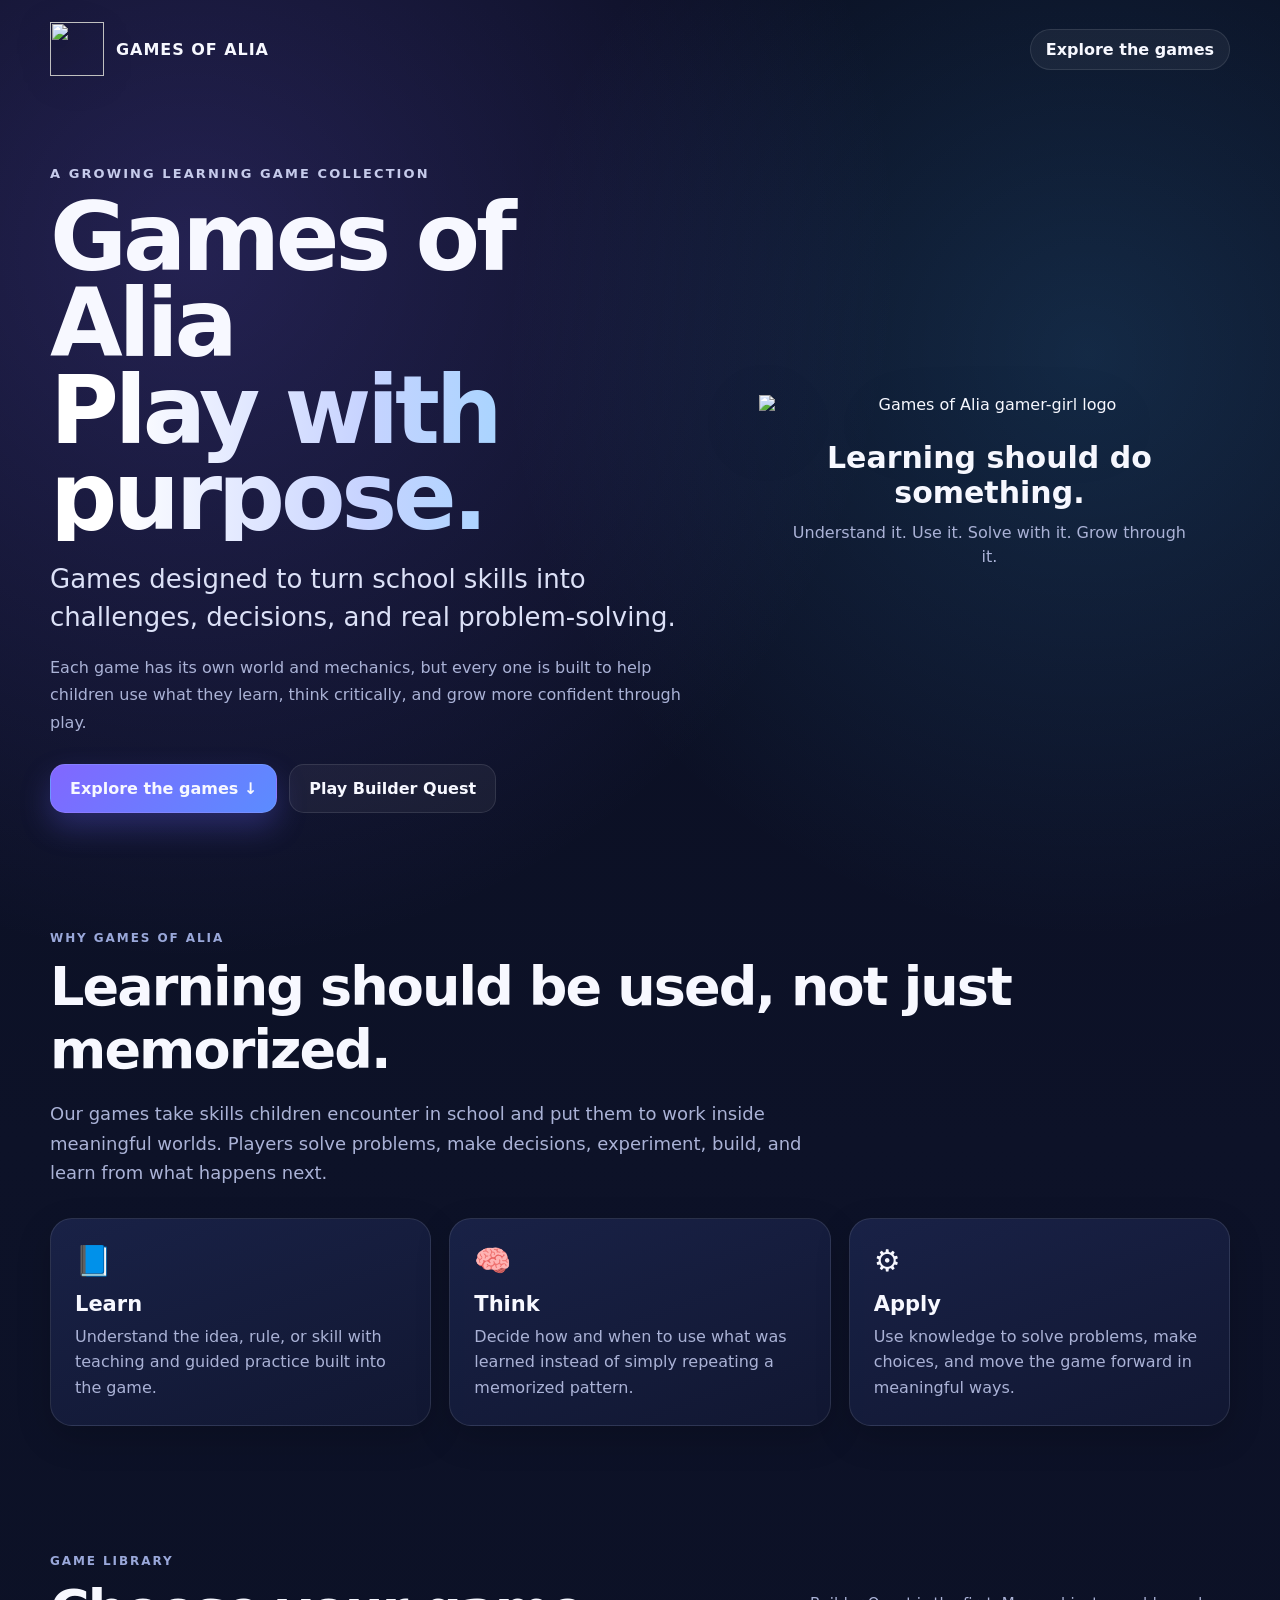
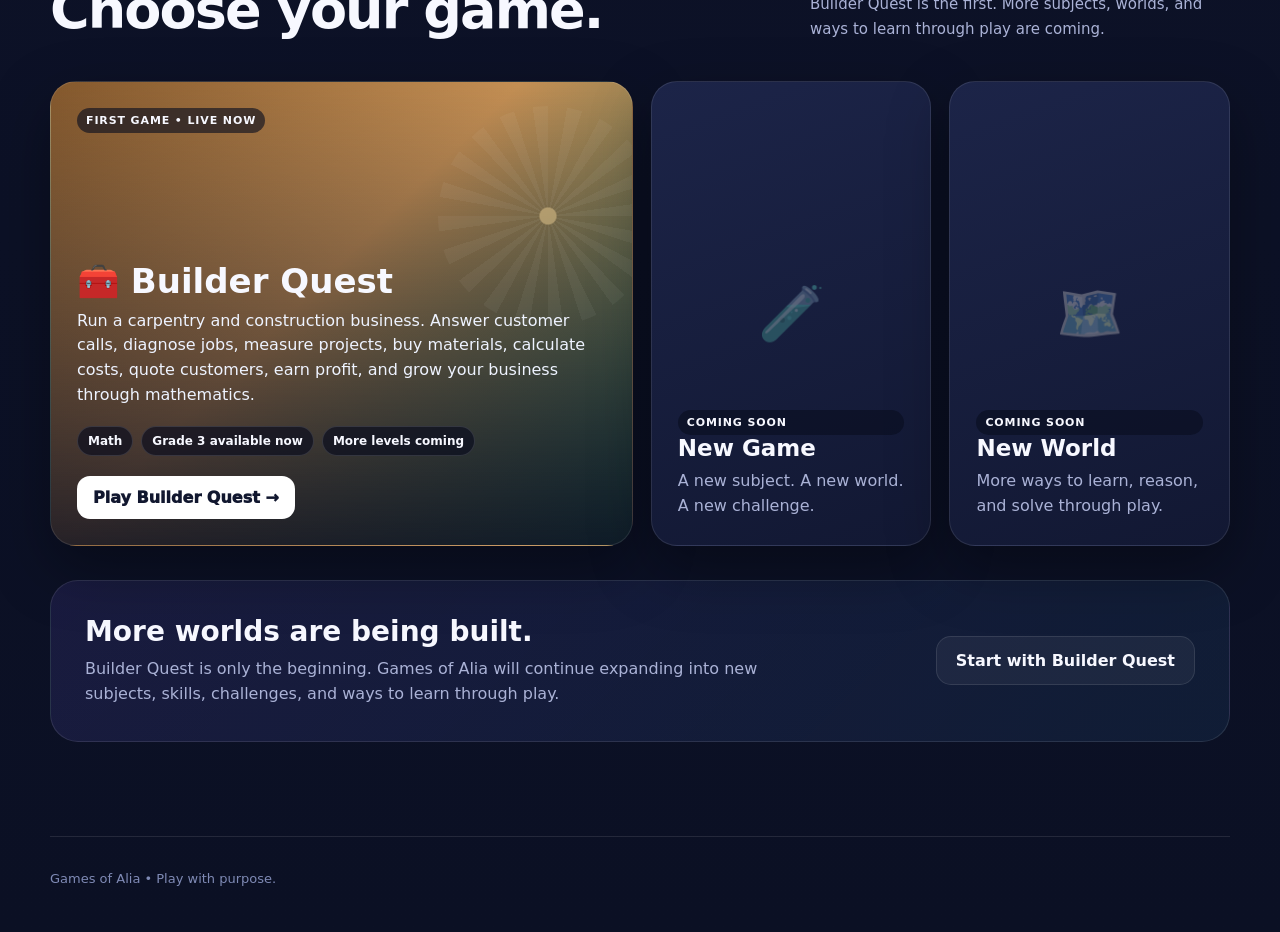
==== commit 3d55f949: "Use clean transparent logo composition" ====
--- a/index.html
+++ b/index.html
@@ -9,14 +9,14 @@
 <meta name="apple-mobile-web-app-status-bar-style" content="black-translucent">
 <meta name="apple-mobile-web-app-title" content="Games of Alia">
 <title>Games of Alia — Play with purpose</title>
-<link rel="icon" type="image/png" href="/games_of_Alia/icons/games-of-alia-180.png?v=transparent1">
-<link rel="apple-touch-icon" sizes="180x180" href="/games_of_Alia/icons/games-of-alia-180.png?v=transparent1">
-<link rel="manifest" href="/games_of_Alia/site.webmanifest?v=transparent1">
-<link rel="stylesheet" href="home.css?v=transparent1">
+<link rel="icon" type="image/png" href="/games_of_Alia/icons/games-of-alia-180.png?v=transparent2">
+<link rel="apple-touch-icon" sizes="180x180" href="/games_of_Alia/icons/games-of-alia-180.png?v=transparent2">
+<link rel="manifest" href="/games_of_Alia/site.webmanifest?v=transparent2">
+<link rel="stylesheet" href="home.css?v=transparent2">
 </head>
 <body>
 <header class="shell nav">
-  <a class="brand" href="./" aria-label="Games of Alia home"><img class="brand-mark" src="/games_of_Alia/assets/games-of-alia-logo.png?v=transparent1" alt=""><span>Games of Alia</span></a>
+  <a class="brand" href="./" aria-label="Games of Alia home"><img class="brand-mark" src="/games_of_Alia/assets/games-of-alia-logo.png?v=transparent2" alt=""><span>Games of Alia</span></a>
   <a class="cta" href="#games">Explore the games</a>
 </header>
 
@@ -33,10 +33,9 @@
       </div>
     </div>
     <div class="hero-art">
-      <div class="orbit" aria-hidden="true"></div>
       <div class="logo-card">
         <div>
-          <img class="hero-brand-icon" src="/games_of_Alia/assets/games-of-alia-logo.png?v=transparent1" alt="Games of Alia gamer-girl logo">
+          <img class="hero-brand-icon" src="/games_of_Alia/assets/games-of-alia-logo.png?v=transparent2" alt="Games of Alia gamer-girl logo">
           <strong>Learning should do something.</strong>
           <p>Understand it. Use it. Solve with it. Grow through it.</p>
         </div>
@@ -91,7 +90,7 @@
 <footer class="shell footer">Games of Alia • Play with purpose.</footer>
 <script>
 if ('serviceWorker' in navigator) {
-  window.addEventListener('load', () => navigator.serviceWorker.register('/games_of_Alia/service-worker.js?v=transparent1', {scope:'/games_of_Alia/'}));
+  window.addEventListener('load', () => navigator.serviceWorker.register('/games_of_Alia/service-worker.js?v=transparent2', {scope:'/games_of_Alia/'}));
 }
 </script>
 </body>
--- a/home.css
+++ b/home.css
@@ -34,18 +34,14 @@
 .btn{display:inline-flex;align-items:center;justify-content:center;gap:8px;padding:14px 19px;border-radius:15px;font-weight:900;border:1px solid var(--line)}
 .btn.primary{background:linear-gradient(135deg,var(--violet),#5b8cff);box-shadow:0 14px 30px rgba(105,102,255,.28)}
 .btn.secondary{background:rgba(255,255,255,.05)}
-.hero-art{position:relative;display:grid;place-items:center;min-height:540px;padding:26px 0 30px;isolation:isolate;overflow:visible}
-.hero-art:before{content:"";position:absolute;width:min(520px,100%);aspect-ratio:1;border-radius:50%;background:radial-gradient(circle at center,rgba(129,103,255,.22),rgba(70,182,255,.06) 42%,transparent 70%);filter:blur(12px);z-index:-3;pointer-events:none}
-.orbit{position:absolute;width:min(470px,92vw);aspect-ratio:1;border:1px solid rgba(129,103,255,.26);border-radius:50%;z-index:-2;animation:orbitSpin 18s linear infinite;pointer-events:none}
-.orbit:before{content:"";position:absolute;inset:11%;border:1px solid rgba(70,182,255,.20);border-radius:50%}
-.orbit:after{content:"";position:absolute;width:14px;height:14px;border-radius:50%;background:var(--blue);top:17%;right:2%;box-shadow:-330px 230px 0 var(--violet),-205px -72px 0 rgba(245,198,87,.8);filter:drop-shadow(0 0 10px rgba(70,182,255,.65))}
-@keyframes orbitSpin{to{transform:rotate(360deg)}}
-.logo-card{position:relative;width:min(100%,470px);background:transparent;border:0;border-radius:0;box-shadow:none;display:block;text-align:center;padding:18px 12px 12px;overflow:visible}
+.hero-art{position:relative;display:grid;place-items:center;min-height:0;padding:8px 0 22px;overflow:visible}
+.hero-art:before,.orbit,.orbit:before,.orbit:after{display:none!important;content:none!important;animation:none!important}
+.logo-card{position:relative;width:min(100%,520px);background:transparent;border:0;border-radius:0;box-shadow:none;display:block;text-align:center;padding:0;overflow:visible}
 .logo-card:after{display:none}
 .logo-card>div{position:relative;z-index:1;overflow:visible}
-.hero-brand-icon{width:min(390px,82vw);height:auto;aspect-ratio:auto;display:block;margin:0 auto 18px;object-fit:contain;border:0;border-radius:0;box-shadow:none;filter:drop-shadow(0 24px 34px rgba(0,0,0,.38)) drop-shadow(0 0 28px rgba(129,103,255,.22))}
-.logo-card strong{font-size:clamp(24px,2.4vw,30px);line-height:1.18;display:block;max-width:380px;margin:4px auto 0}
-.logo-card p{color:var(--muted);margin:10px auto 0;line-height:1.55;max-width:380px;padding-bottom:4px}
+.hero-brand-icon{width:min(460px,100%);max-width:100%;height:auto;display:block;margin:0 auto 26px;object-fit:contain;border:0;border-radius:0;box-shadow:none;filter:drop-shadow(0 20px 30px rgba(0,0,0,.32))}
+.logo-card strong{font-size:clamp(24px,2.4vw,30px);line-height:1.18;display:block;max-width:400px;margin:0 auto}
+.logo-card p{color:var(--muted);margin:10px auto 0;line-height:1.55;max-width:400px;padding:0}
 .section{padding:64px 0}
 .section-label{font-size:12px;text-transform:uppercase;letter-spacing:.16em;color:#9aa8da;font-weight:900;margin-bottom:10px}
 h2{font-size:clamp(34px,5vw,54px);letter-spacing:-.035em;margin:0 0 16px}
@@ -70,6 +66,5 @@
 .coming h3{margin:0 0 8px;font-size:23px}.coming p{color:var(--muted);margin:0}
 .more{margin-top:34px;padding:34px;border:1px solid var(--line);border-radius:28px;background:linear-gradient(135deg,rgba(129,103,255,.12),rgba(70,182,255,.08));display:flex;justify-content:space-between;gap:28px;align-items:center}.more p{color:var(--muted);line-height:1.6;max-width:720px;margin:0}.more strong{font-size:28px;display:block;margin-bottom:8px}
 .footer{padding:34px 0 46px;color:#7f8ab5;font-size:13px;border-top:1px solid var(--line);margin-top:30px}
-@media(max-width:920px){.hero{grid-template-columns:1fr}.hero-art{min-height:500px;padding:16px 0 28px}.game-grid{grid-template-columns:1fr 1fr}.game-card.builder{grid-column:1/-1}.pillars{grid-template-columns:1fr}.more{align-items:flex-start;flex-direction:column}}
-@media(max-width:620px){.shell{width:min(100% - 24px,1180px)}.nav .cta{display:none}.brand{font-size:13px}.brand-mark{width:48px;height:48px}.hero{padding-top:40px}.hero-art{min-height:465px;padding:8px 0 24px}.logo-card{width:100%;padding:8px 0 12px}.hero-brand-icon{width:min(340px,88vw);height:auto;margin-bottom:14px}.orbit{width:min(390px,96vw)}.orbit:after{box-shadow:-265px 190px 0 var(--violet),-165px -58px 0 rgba(245,198,87,.8)}.logo-card strong{font-size:24px;line-height:1.2;max-width:330px}.logo-card p{font-size:15px;line-height:1.5;margin-top:10px;max-width:330px;padding-bottom:8px}.game-grid{grid-template-columns:1fr}.game-card.builder{grid-column:auto}.game-card{min-height:300px}.library-head{align-items:flex-start;flex-direction:column}}
-@media(prefers-reduced-motion:reduce){.orbit{animation:none}}
+@media(max-width:920px){.hero{grid-template-columns:1fr}.hero-art{min-height:0;padding:8px 0 24px}.game-grid{grid-template-columns:1fr 1fr}.game-card.builder{grid-column:1/-1}.pillars{grid-template-columns:1fr}.more{align-items:flex-start;flex-direction:column}}
+@media(max-width:620px){.shell{width:min(100% - 24px,1180px)}.nav .cta{display:none}.brand{font-size:13px}.brand-mark{width:48px;height:48px}.hero{padding-top:40px}.hero-art{min-height:0;padding:0 0 20px}.logo-card{width:100%;padding:0}.hero-brand-icon{width:min(390px,94vw);max-width:100%;height:auto;margin:0 auto 22px}.logo-card strong{font-size:24px;line-height:1.2;max-width:340px}.logo-card p{font-size:15px;line-height:1.5;margin-top:10px;max-width:340px;padding:0 0 4px}.game-grid{grid-template-columns:1fr}.game-card.builder{grid-column:auto}.game-card{min-height:300px}.library-head{align-items:flex-start;flex-direction:column}}
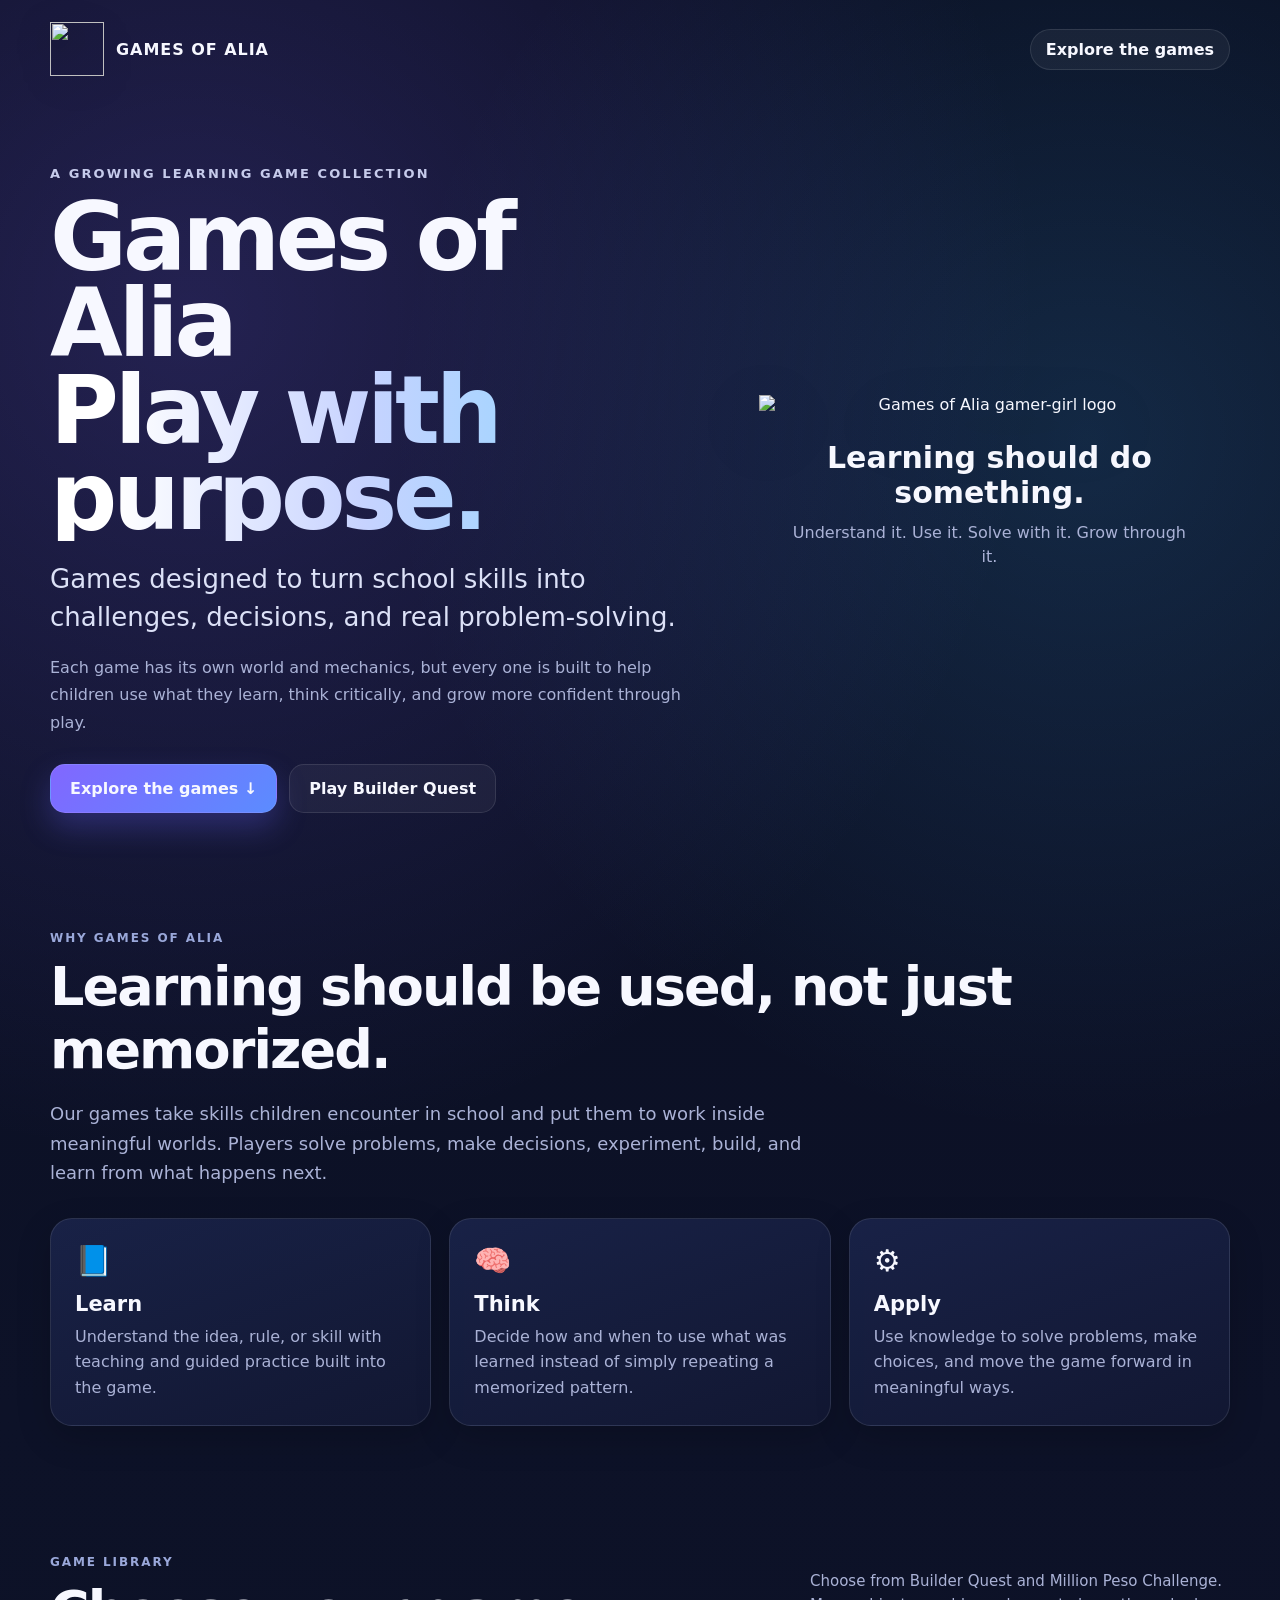
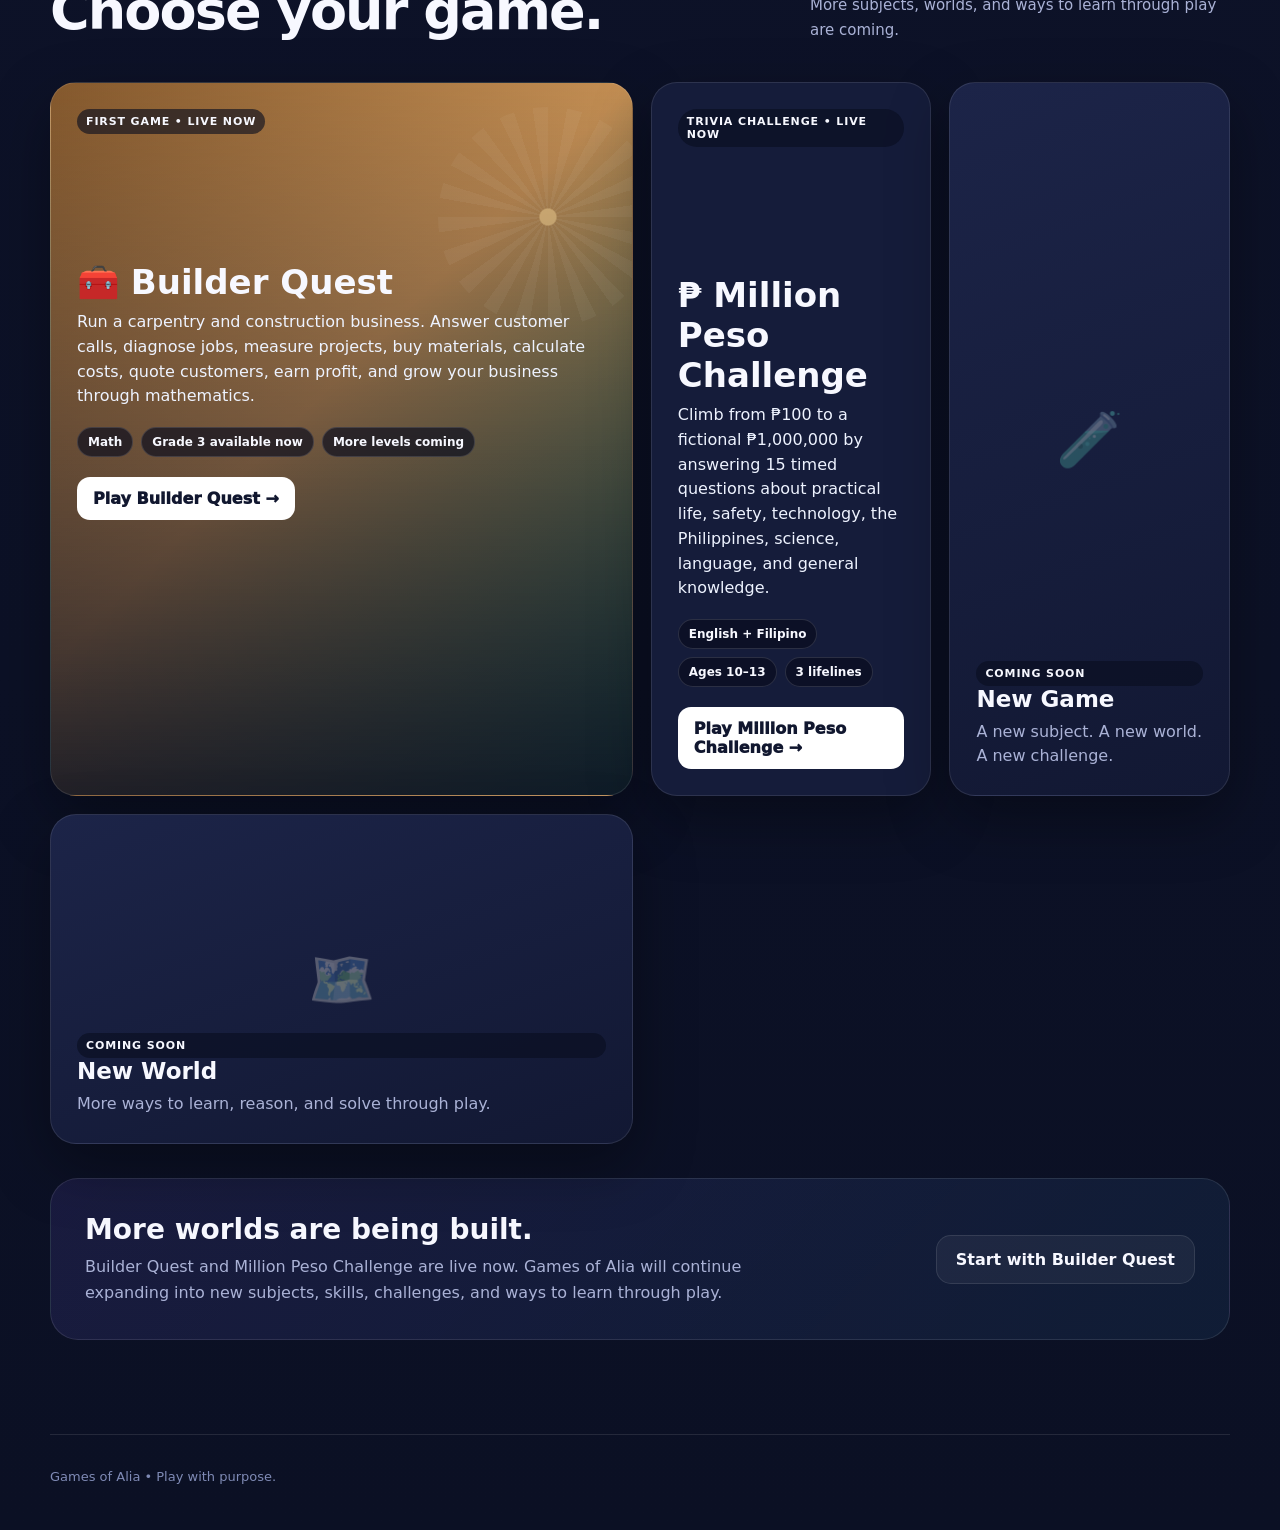
==== commit 36966d71: "Add Million Peso Challenge to Games of Alia" ====
--- a/index.html
+++ b/index.html
@@ -60,7 +60,7 @@
         <div class="section-label">Game library</div>
         <h2>Choose your game.</h2>
       </div>
-      <p class="section-copy" style="font-size:15px;max-width:420px">Builder Quest is the first. More subjects, worlds, and ways to learn through play are coming.</p>
+      <p class="section-copy" style="font-size:15px;max-width:420px">Choose from Builder Quest and Million Peso Challenge. More subjects, worlds, and ways to learn through play are coming.</p>
     </div>
 
     <div class="game-grid">
@@ -72,6 +72,14 @@
         <a class="play" href="builder-quest/">Play Builder Quest →</a>
       </article>
 
+      <article class="game-card million">
+        <span class="tag">Trivia challenge • Live now</span>
+        <h3>₱ Million Peso Challenge</h3>
+        <p>Climb from ₱100 to a fictional ₱1,000,000 by answering 15 timed questions about practical life, safety, technology, the Philippines, science, language, and general knowledge.</p>
+        <div class="game-meta"><span class="chip">English + Filipino</span><span class="chip">Ages 10–13</span><span class="chip">3 lifelines</span></div>
+        <a class="play" href="https://million-peso-challenge.jenx-ai.chatgpt.site" target="_blank" rel="noopener">Play Million Peso Challenge →</a>
+      </article>
+
       <article class="game-card coming">
         <span class="tag">Coming soon</span><div class="ghost">🧪</div><h3>New Game</h3><p>A new subject. A new world. A new challenge.</p>
       </article>
@@ -81,7 +89,7 @@
     </div>
 
     <div class="more">
-      <div><strong>More worlds are being built.</strong><p>Builder Quest is only the beginning. Games of Alia will continue expanding into new subjects, skills, challenges, and ways to learn through play.</p></div>
+      <div><strong>More worlds are being built.</strong><p>Builder Quest and Million Peso Challenge are live now. Games of Alia will continue expanding into new subjects, skills, challenges, and ways to learn through play.</p></div>
       <a class="btn secondary" href="builder-quest/">Start with Builder Quest</a>
     </div>
   </section>
